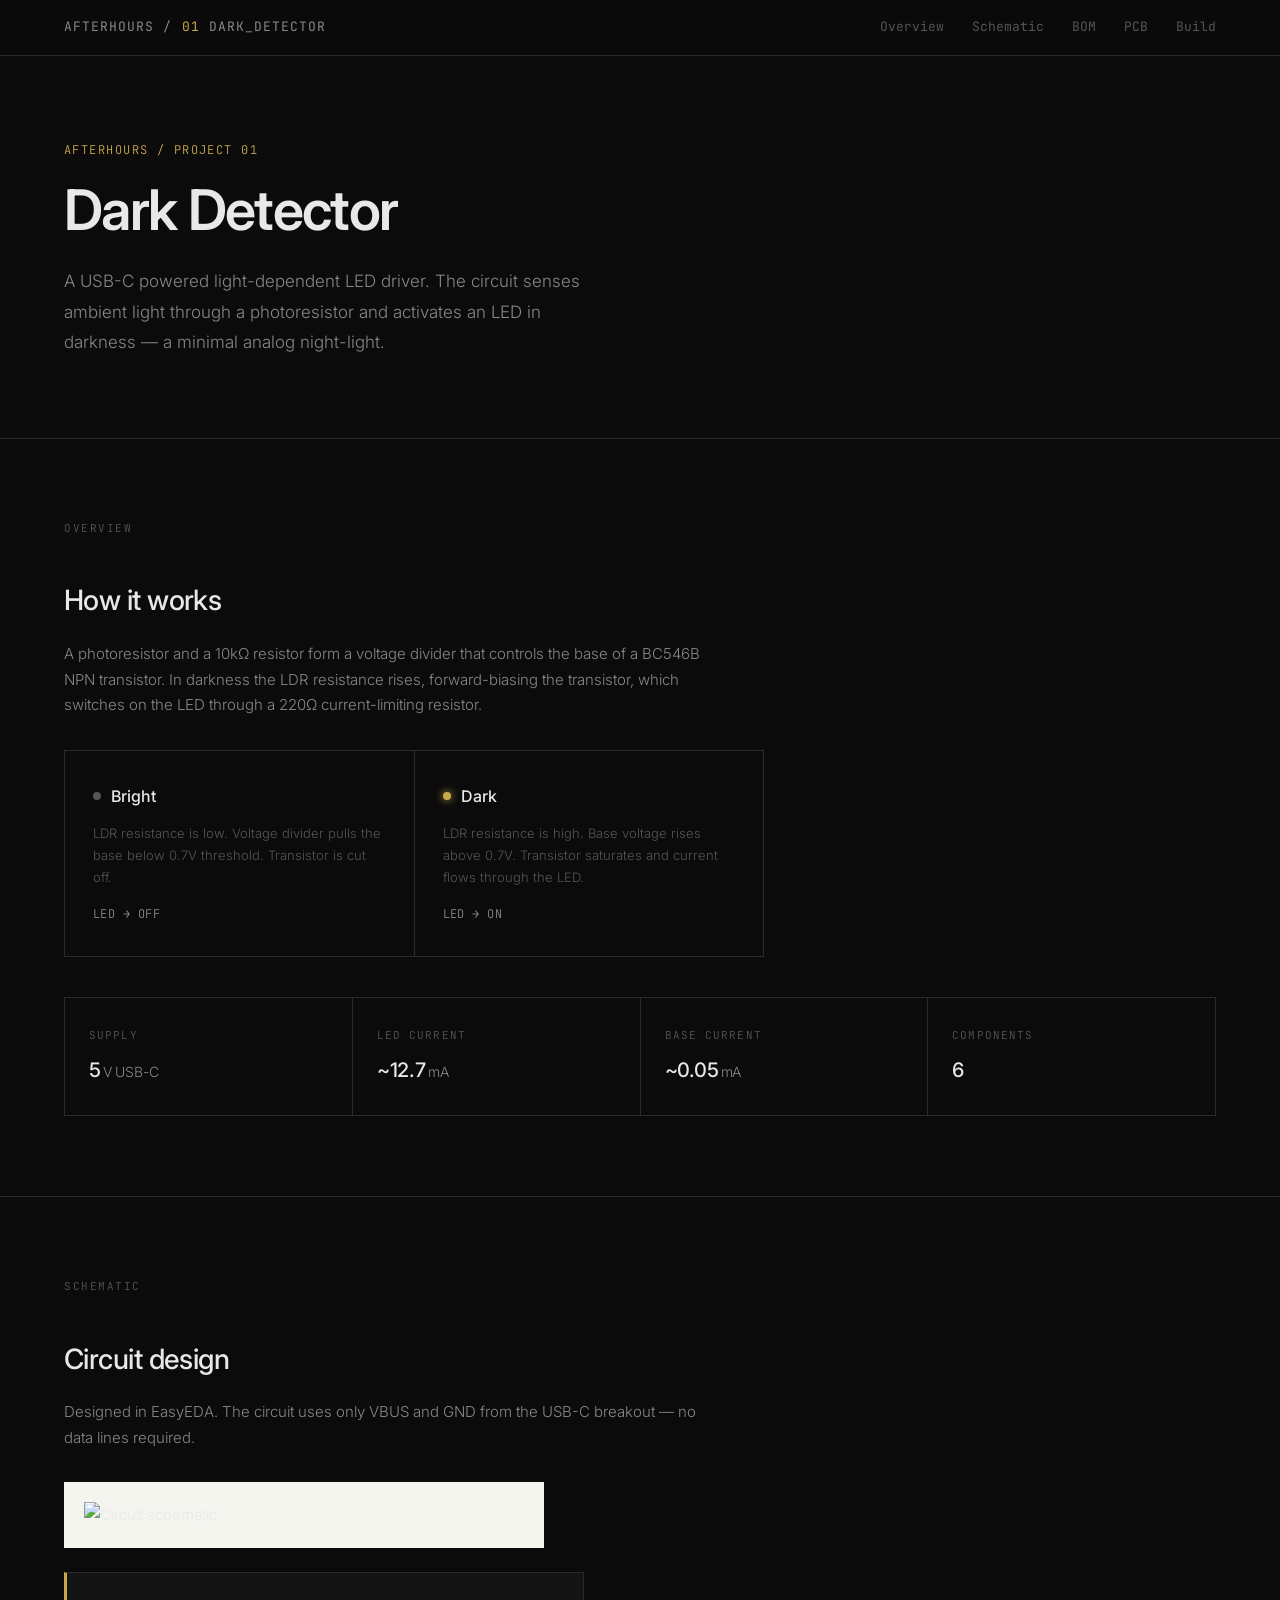
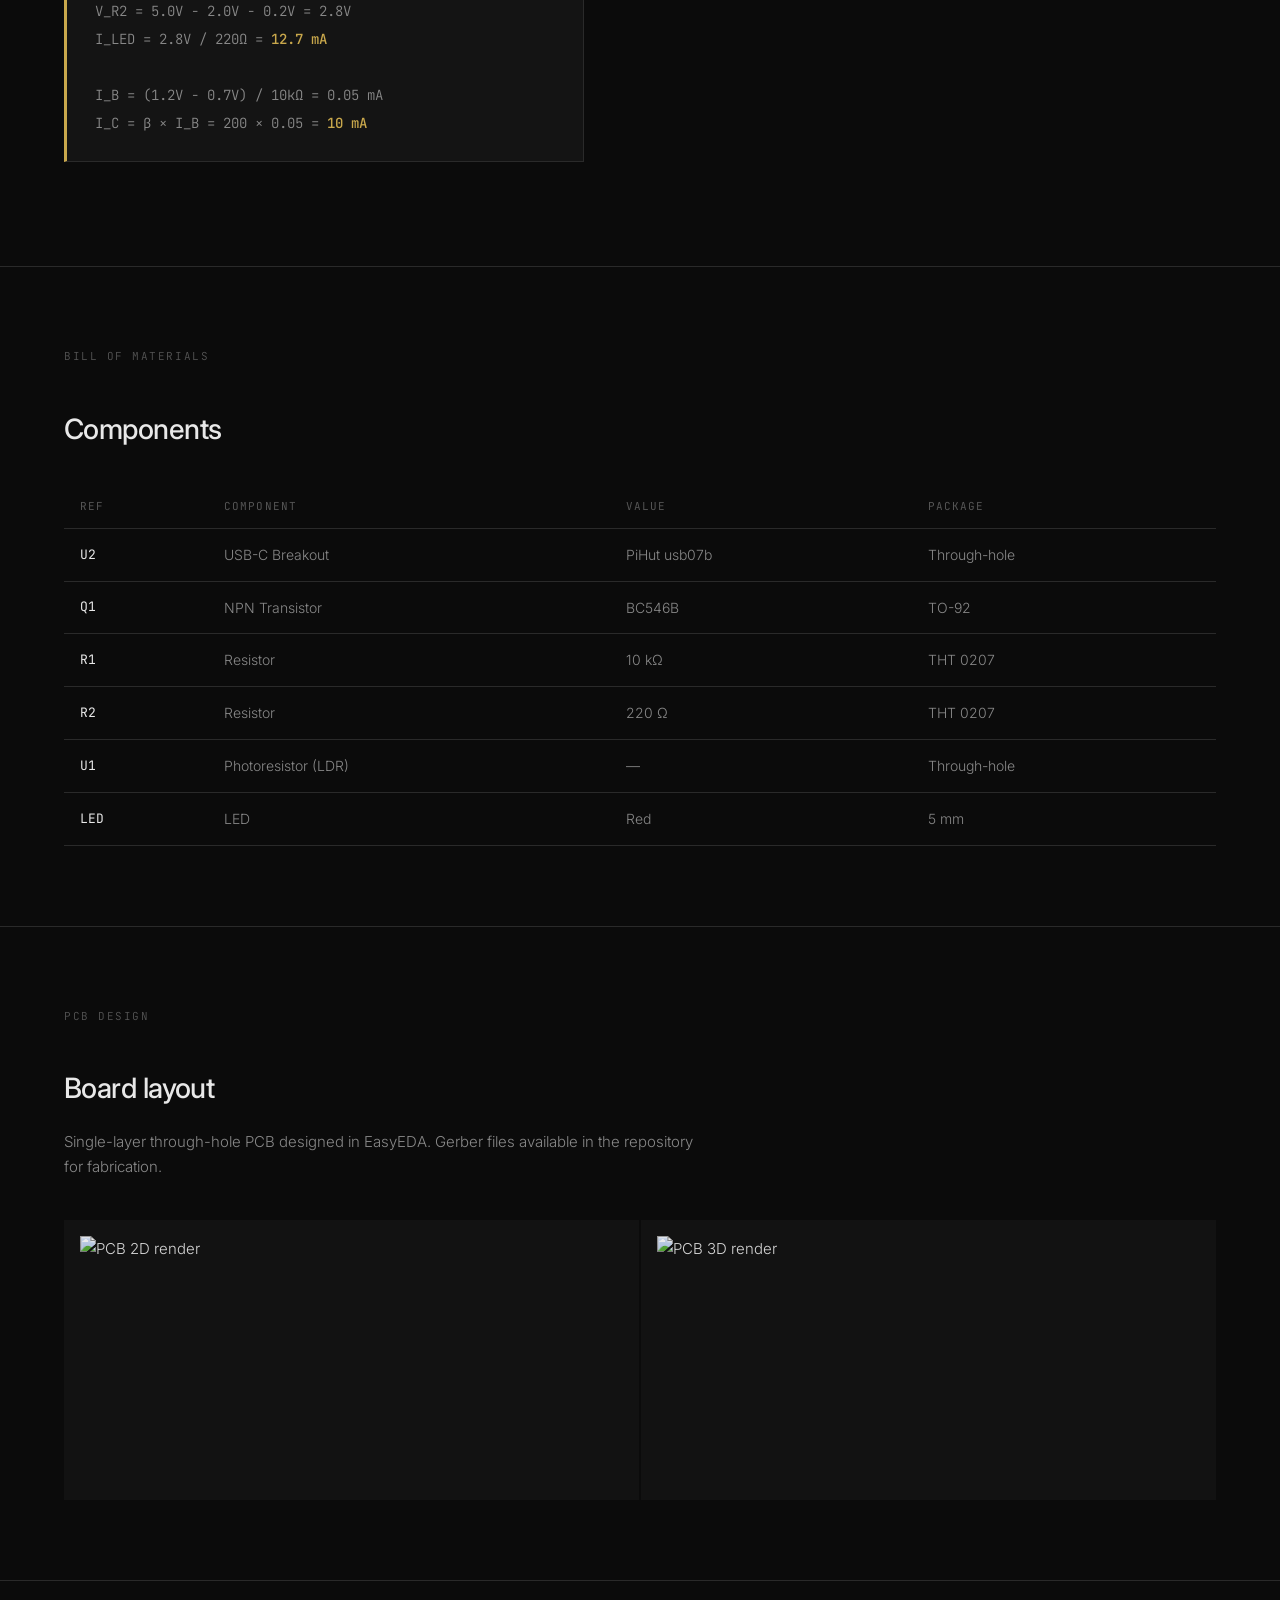
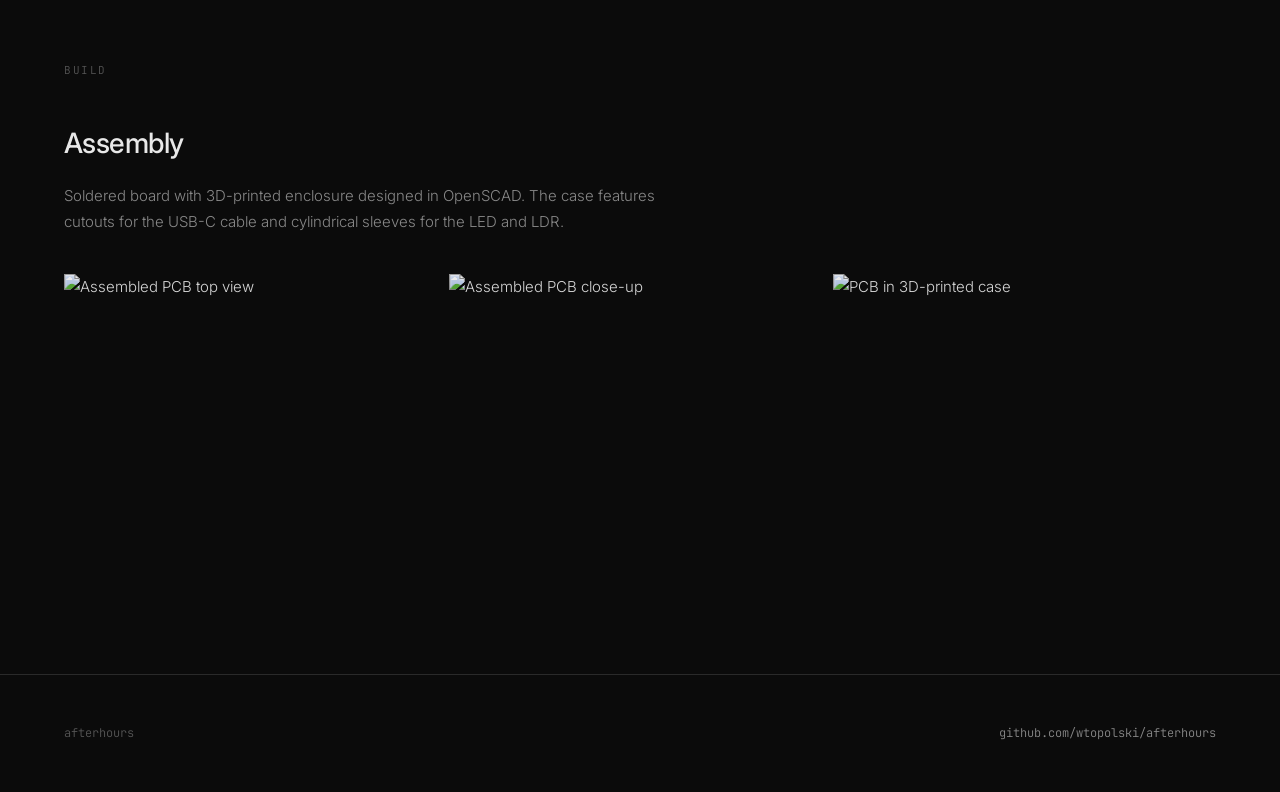
==== docs/01_dark_detector/index.html @ 1f1b2673 "Add README and documentation for Dark Detector project" ====
<!DOCTYPE html>
<html lang="en">
<head>
  <meta charset="UTF-8">
  <meta name="viewport" content="width=device-width, initial-scale=1.0">
  <title>Dark Detector — afterhours</title>
  <link rel="stylesheet" href="../style.css">
</head>
<body>

  <nav>
    <div class="brand"><a href="../">afterhours</a> / <span>01</span> dark_detector</div>
    <ul>
      <li><a href="#overview">Overview</a></li>
      <li><a href="#schematic">Schematic</a></li>
      <li><a href="#bom">BOM</a></li>
      <li><a href="#pcb">PCB</a></li>
      <li><a href="#build">Build</a></li>
    </ul>
  </nav>

  <!-- HERO -->
  <header class="hero">
    <div class="tag">afterhours / project 01</div>
    <h1>Dark Detector</h1>
    <p>A USB-C powered light-dependent LED driver. The circuit senses ambient light through a photoresistor and activates an LED in darkness &mdash; a minimal analog night-light.</p>
  </header>

  <!-- OVERVIEW -->
  <section id="overview">
    <div class="section-label">Overview</div>
    <h2>How it works</h2>
    <p>A photoresistor and a 10k&Omega; resistor form a voltage divider that controls the base of a BC546B NPN transistor. In darkness the LDR resistance rises, forward-biasing the transistor, which switches on the LED through a 220&Omega; current-limiting resistor.</p>

    <div class="operation-grid">
      <div class="op-card">
        <h3><span class="indicator off"></span> Bright</h3>
        <p>LDR resistance is low. Voltage divider pulls the base below 0.7V threshold. Transistor is cut off.</p>
        <div class="state">LED &rarr; OFF</div>
      </div>
      <div class="op-card">
        <h3><span class="indicator on"></span> Dark</h3>
        <p>LDR resistance is high. Base voltage rises above 0.7V. Transistor saturates and current flows through the LED.</p>
        <div class="state">LED &rarr; ON</div>
      </div>
    </div>

    <div class="specs">
      <div class="spec">
        <div class="label">Supply</div>
        <div class="value">5<span class="unit">V USB-C</span></div>
      </div>
      <div class="spec">
        <div class="label">LED Current</div>
        <div class="value">~12.7<span class="unit">mA</span></div>
      </div>
      <div class="spec">
        <div class="label">Base Current</div>
        <div class="value">~0.05<span class="unit">mA</span></div>
      </div>
      <div class="spec">
        <div class="label">Components</div>
        <div class="value">6</div>
      </div>
    </div>
  </section>

  <!-- SCHEMATIC -->
  <section id="schematic">
    <div class="section-label">Schematic</div>
    <h2>Circuit design</h2>
    <p>Designed in EasyEDA. The circuit uses only VBUS and GND from the USB-C breakout &mdash; no data lines required.</p>

    <div class="schematic-img">
      <img src="https://raw.githubusercontent.com/wtopolski/afterhours/main/01_dark_detector/sheet.png" alt="Circuit schematic">
    </div>

    <div class="formula-block">
      V_R2 = 5.0V &minus; 2.0V &minus; 0.2V = 2.8V<br>
      I_LED = 2.8V / 220&Omega; = <span class="result">12.7 mA</span><br><br>
      I_B = (1.2V &minus; 0.7V) / 10k&Omega; = 0.05 mA<br>
      I_C = &beta; &times; I_B = 200 &times; 0.05 = <span class="result">10 mA</span>
    </div>
  </section>

  <!-- BOM -->
  <section id="bom">
    <div class="section-label">Bill of Materials</div>
    <h2>Components</h2>

    <table class="bom-table">
      <thead>
        <tr>
          <th>Ref</th>
          <th>Component</th>
          <th>Value</th>
          <th>Package</th>
        </tr>
      </thead>
      <tbody>
        <tr>
          <td>U2</td>
          <td>USB-C Breakout</td>
          <td>PiHut usb07b</td>
          <td>Through-hole</td>
        </tr>
        <tr>
          <td>Q1</td>
          <td>NPN Transistor</td>
          <td>BC546B</td>
          <td>TO-92</td>
        </tr>
        <tr>
          <td>R1</td>
          <td>Resistor</td>
          <td>10 k&Omega;</td>
          <td>THT 0207</td>
        </tr>
        <tr>
          <td>R2</td>
          <td>Resistor</td>
          <td>220 &Omega;</td>
          <td>THT 0207</td>
        </tr>
        <tr>
          <td>U1</td>
          <td>Photoresistor (LDR)</td>
          <td>&mdash;</td>
          <td>Through-hole</td>
        </tr>
        <tr>
          <td>LED</td>
          <td>LED</td>
          <td>Red</td>
          <td>5 mm</td>
        </tr>
      </tbody>
    </table>
  </section>

  <!-- PCB -->
  <section id="pcb">
    <div class="section-label">PCB Design</div>
    <h2>Board layout</h2>
    <p>Single-layer through-hole PCB designed in EasyEDA. Gerber files available in the repository for fabrication.</p>

    <div class="gallery renders">
      <img src="https://raw.githubusercontent.com/wtopolski/afterhours/main/01_dark_detector/pcb_render_2d.png" alt="PCB 2D render">
      <img src="https://raw.githubusercontent.com/wtopolski/afterhours/main/01_dark_detector/pcb_render_3d.png" alt="PCB 3D render">
    </div>
  </section>

  <!-- BUILD -->
  <section id="build">
    <div class="section-label">Build</div>
    <h2>Assembly</h2>
    <p>Soldered board with 3D-printed enclosure designed in OpenSCAD. The case features cutouts for the USB-C cable and cylindrical sleeves for the LED and LDR.</p>

    <div class="gallery">
      <img src="https://raw.githubusercontent.com/wtopolski/afterhours/main/01_dark_detector/PXL_20260122_115232464.jpg" alt="Assembled PCB top view">
      <img src="https://raw.githubusercontent.com/wtopolski/afterhours/main/01_dark_detector/PXL_20260122_115250926.jpg" alt="Assembled PCB close-up">
      <img src="https://raw.githubusercontent.com/wtopolski/afterhours/main/01_dark_detector/PXL_20260207_194341496.jpg" alt="PCB in 3D-printed case">
    </div>
  </section>

  <!-- FOOTER -->
  <footer>
    <span>afterhours</span>
    <a href="https://github.com/wtopolski/afterhours">github.com/wtopolski/afterhours</a>
  </footer>

</body>
</html>
---- docs/style.css ----
/* ========================================
   afterhours — shared styles
   Font: Inter (Rasmus Andersson, SE)
   ======================================== */

@import url('https://fonts.googleapis.com/css2?family=Inter:wght@300;400;500;600&family=JetBrains+Mono:wght@300;400;500&display=swap');

*, *::before, *::after {
  margin: 0;
  padding: 0;
  box-sizing: border-box;
}

:root {
  --bg: #0b0b0b;
  --bg-elevated: #141414;
  --bg-card: #1a1a1a;
  --border: #2a2a2a;
  --text: #e8e8e8;
  --text-muted: #888;
  --text-dim: #555;
  --accent: #c9a84c;
  --accent-dim: rgba(201, 168, 76, 0.15);
  --mono: 'JetBrains Mono', monospace;
  --sans: 'Inter', -apple-system, sans-serif;
}

html {
  scroll-behavior: smooth;
}

body {
  font-family: var(--sans);
  background: var(--bg);
  color: var(--text);
  font-size: 15px;
  line-height: 1.7;
  font-weight: 300;
  -webkit-font-smoothing: antialiased;
}

a {
  color: var(--text-muted);
  text-decoration: none;
  transition: color 0.2s;
}

a:hover {
  color: var(--text);
}

/* ---- NAV ---- */

nav {
  position: fixed;
  top: 0;
  left: 0;
  right: 0;
  z-index: 100;
  padding: 0 clamp(24px, 5vw, 80px);
  height: 56px;
  display: flex;
  align-items: center;
  justify-content: space-between;
  background: rgba(11, 11, 11, 0.85);
  backdrop-filter: blur(12px);
  border-bottom: 1px solid var(--border);
  font-family: var(--mono);
  font-size: 13px;
}

nav .brand {
  color: var(--text-muted);
  letter-spacing: 0.08em;
  text-transform: uppercase;
  font-weight: 400;
}

nav .brand a {
  color: inherit;
}

nav .brand span {
  color: var(--accent);
}

nav ul {
  list-style: none;
  display: flex;
  gap: 28px;
}

nav a {
  color: var(--text-dim);
  font-weight: 400;
}

/* ---- HERO ---- */

.hero {
  padding: 140px clamp(24px, 5vw, 80px) 80px;
  max-width: 900px;
}

.hero .tag {
  font-family: var(--mono);
  font-size: 12px;
  color: var(--accent);
  letter-spacing: 0.12em;
  text-transform: uppercase;
  margin-bottom: 20px;
}

.hero h1 {
  font-size: clamp(36px, 5vw, 56px);
  font-weight: 600;
  line-height: 1.1;
  letter-spacing: -0.03em;
  margin-bottom: 24px;
}

.hero p {
  font-size: 17px;
  color: var(--text-muted);
  max-width: 540px;
  line-height: 1.8;
}

/* ---- SECTIONS ---- */

section {
  padding: 80px clamp(24px, 5vw, 80px);
  border-top: 1px solid var(--border);
}

.section-label {
  font-family: var(--mono);
  font-size: 11px;
  color: var(--text-dim);
  letter-spacing: 0.14em;
  text-transform: uppercase;
  margin-bottom: 40px;
}

h2 {
  font-size: 28px;
  font-weight: 500;
  letter-spacing: -0.02em;
  margin-bottom: 16px;
}

section p {
  color: var(--text-muted);
  max-width: 640px;
  margin-bottom: 16px;
}

/* ---- SPECS GRID ---- */

.specs {
  display: grid;
  grid-template-columns: repeat(auto-fit, minmax(200px, 1fr));
  gap: 1px;
  background: var(--border);
  border: 1px solid var(--border);
  margin-top: 40px;
}

.spec {
  background: var(--bg);
  padding: 28px 24px;
}

.spec .label {
  font-family: var(--mono);
  font-size: 11px;
  color: var(--text-dim);
  letter-spacing: 0.1em;
  text-transform: uppercase;
  margin-bottom: 8px;
}

.spec .value {
  font-size: 20px;
  font-weight: 500;
  letter-spacing: -0.01em;
}

.spec .unit {
  font-size: 14px;
  font-weight: 300;
  color: var(--text-muted);
  margin-left: 2px;
}

/* ---- BOM TABLE ---- */

.bom-table {
  width: 100%;
  border-collapse: collapse;
  margin-top: 32px;
  font-size: 14px;
}

.bom-table th {
  font-family: var(--mono);
  font-size: 11px;
  color: var(--text-dim);
  letter-spacing: 0.1em;
  text-transform: uppercase;
  text-align: left;
  padding: 12px 16px;
  border-bottom: 1px solid var(--border);
  font-weight: 400;
}

.bom-table td {
  padding: 14px 16px;
  border-bottom: 1px solid var(--border);
  color: var(--text-muted);
}

.bom-table td:first-child {
  color: var(--text);
  font-weight: 400;
  font-family: var(--mono);
  font-size: 13px;
}

.bom-table tr:hover td {
  background: var(--bg-elevated);
}

/* ---- FORMULA ---- */

.formula-block {
  background: var(--bg-elevated);
  border: 1px solid var(--border);
  border-left: 3px solid var(--accent);
  padding: 24px 28px;
  margin: 24px 0;
  font-family: var(--mono);
  font-size: 14px;
  line-height: 2;
  color: var(--text-muted);
  max-width: 520px;
}

.formula-block .result {
  color: var(--accent);
  font-weight: 500;
}

/* ---- OPERATION CARDS ---- */

.operation-grid {
  display: grid;
  grid-template-columns: 1fr 1fr;
  gap: 1px;
  background: var(--border);
  border: 1px solid var(--border);
  margin-top: 32px;
  max-width: 700px;
}

.op-card {
  background: var(--bg);
  padding: 32px 28px;
}

.op-card h3 {
  font-size: 16px;
  font-weight: 500;
  margin-bottom: 12px;
  display: flex;
  align-items: center;
  gap: 10px;
}

.op-card .indicator {
  width: 8px;
  height: 8px;
  border-radius: 50%;
}

.op-card .indicator.on {
  background: var(--accent);
  box-shadow: 0 0 8px var(--accent);
}

.op-card .indicator.off {
  background: var(--text-dim);
}

.op-card p {
  font-size: 13px;
  color: var(--text-dim);
  line-height: 1.7;
}

.op-card .state {
  font-family: var(--mono);
  font-size: 12px;
  color: var(--text-muted);
  margin-top: 12px;
  letter-spacing: 0.04em;
}

/* ---- IMAGES / GALLERY ---- */

.gallery {
  display: grid;
  grid-template-columns: repeat(auto-fit, minmax(300px, 1fr));
  gap: 2px;
  margin-top: 40px;
}

.gallery img {
  width: 100%;
  height: 320px;
  object-fit: cover;
  display: block;
  filter: brightness(0.92);
  transition: filter 0.3s;
}

.gallery img:hover {
  filter: brightness(1);
}

.gallery.renders {
  grid-template-columns: repeat(auto-fit, minmax(280px, 1fr));
}

.gallery.renders img {
  height: 280px;
  object-fit: contain;
  background: var(--bg-elevated);
  padding: 16px;
}

.schematic-img {
  margin-top: 32px;
  max-width: 480px;
}

.schematic-img img {
  width: 100%;
  background: #f5f5f0;
  padding: 20px;
  display: block;
}

/* ---- PROJECT CARDS (landing page) ---- */

.project-grid {
  display: grid;
  grid-template-columns: repeat(auto-fill, minmax(340px, 1fr));
  gap: 1px;
  background: var(--border);
  border: 1px solid var(--border);
  margin-top: 48px;
}

.project-card {
  background: var(--bg);
  display: flex;
  flex-direction: column;
  transition: background 0.2s;
}

.project-card:hover {
  background: var(--bg-elevated);
}

.project-card a {
  display: flex;
  flex-direction: column;
  height: 100%;
  text-decoration: none;
  color: inherit;
}

.project-card .thumb {
  width: 100%;
  height: 220px;
  object-fit: cover;
  display: block;
  filter: brightness(0.88);
  transition: filter 0.3s;
}

.project-card:hover .thumb {
  filter: brightness(1);
}

.project-card .info {
  padding: 28px 24px;
  flex: 1;
  display: flex;
  flex-direction: column;
}

.project-card .number {
  font-family: var(--mono);
  font-size: 11px;
  color: var(--accent);
  letter-spacing: 0.12em;
  text-transform: uppercase;
  margin-bottom: 10px;
}

.project-card h3 {
  font-size: 20px;
  font-weight: 500;
  letter-spacing: -0.01em;
  margin-bottom: 10px;
  color: var(--text);
}

.project-card .desc {
  font-size: 14px;
  color: var(--text-dim);
  line-height: 1.6;
  flex: 1;
}

.project-card .meta {
  margin-top: 16px;
  font-family: var(--mono);
  font-size: 11px;
  color: var(--text-dim);
  letter-spacing: 0.06em;
  display: flex;
  gap: 16px;
}

/* ---- FOOTER ---- */

footer {
  padding: 48px clamp(24px, 5vw, 80px);
  border-top: 1px solid var(--border);
  display: flex;
  justify-content: space-between;
  align-items: center;
  font-family: var(--mono);
  font-size: 12px;
  color: var(--text-dim);
}

/* ---- RESPONSIVE ---- */

@media (max-width: 640px) {
  .operation-grid {
    grid-template-columns: 1fr;
  }

  .gallery img {
    height: 240px;
  }

  .project-grid {
    grid-template-columns: 1fr;
  }

  nav ul {
    gap: 16px;
  }
}
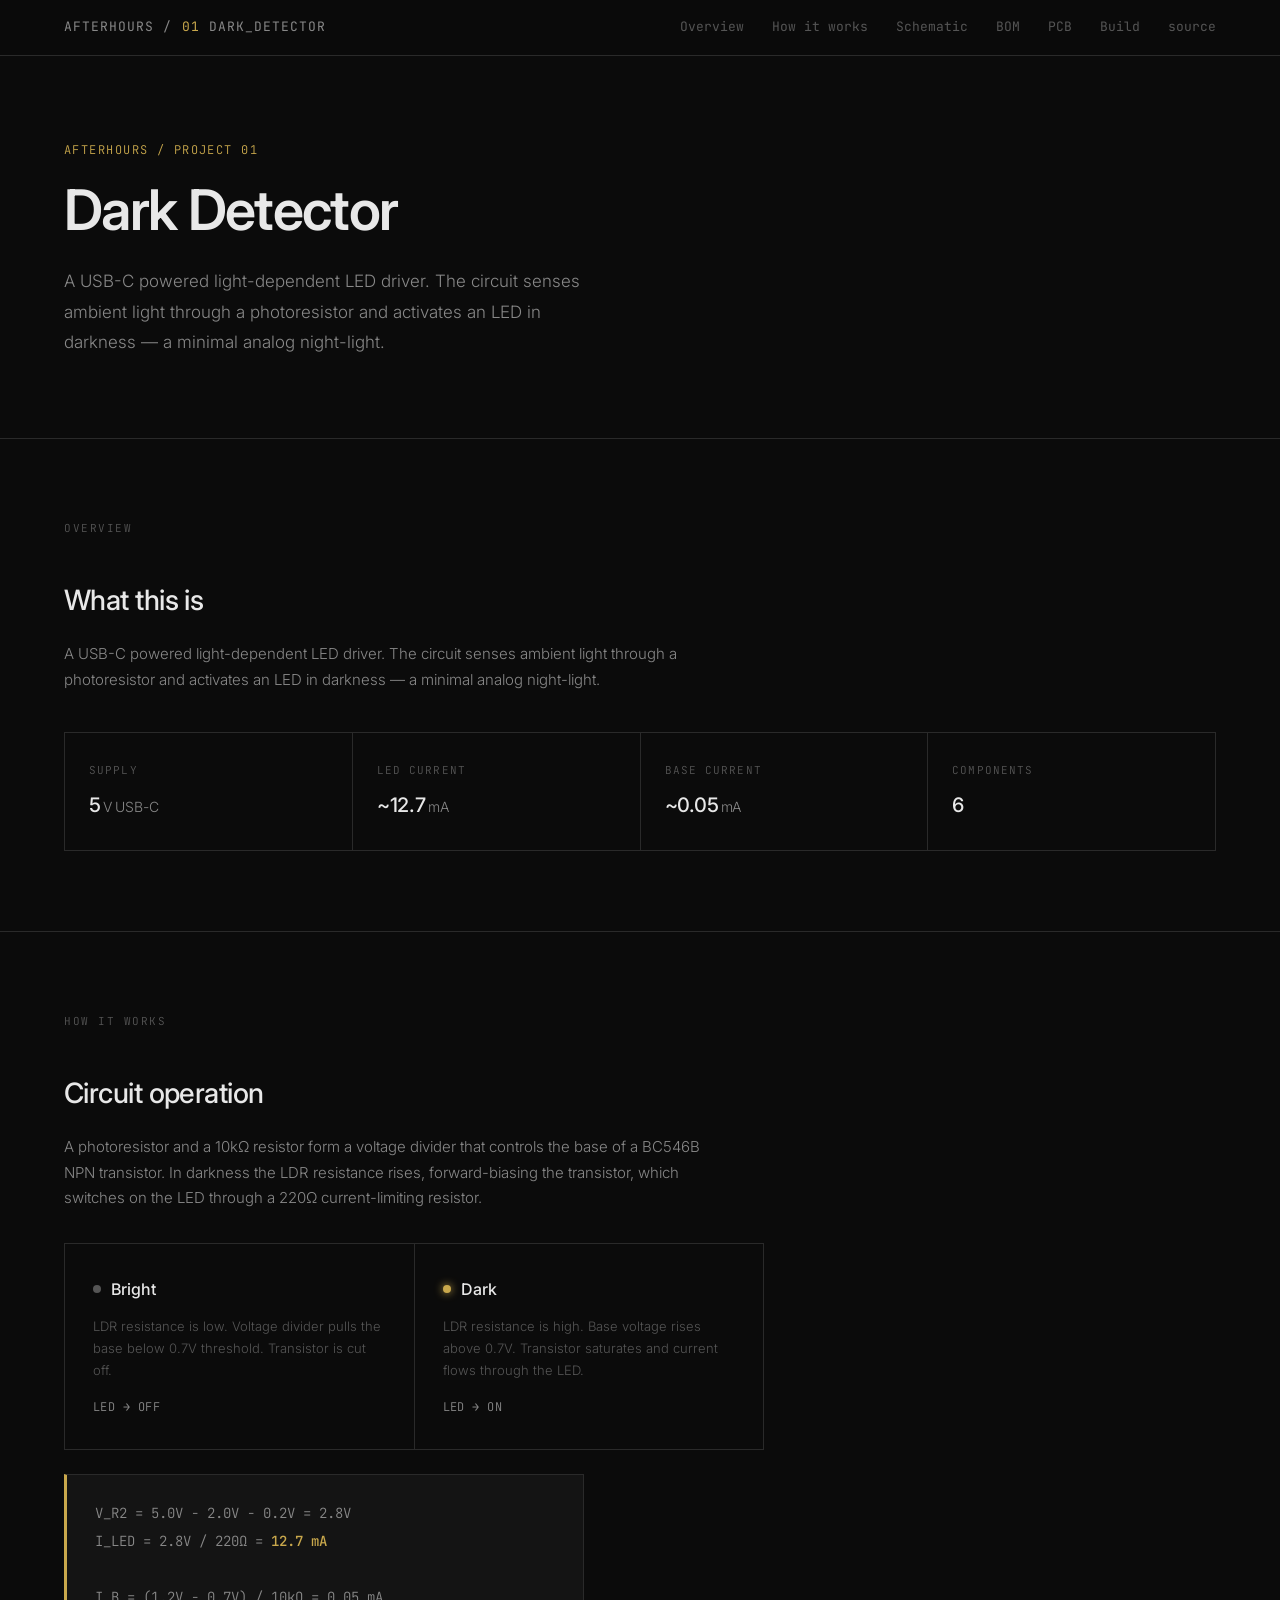
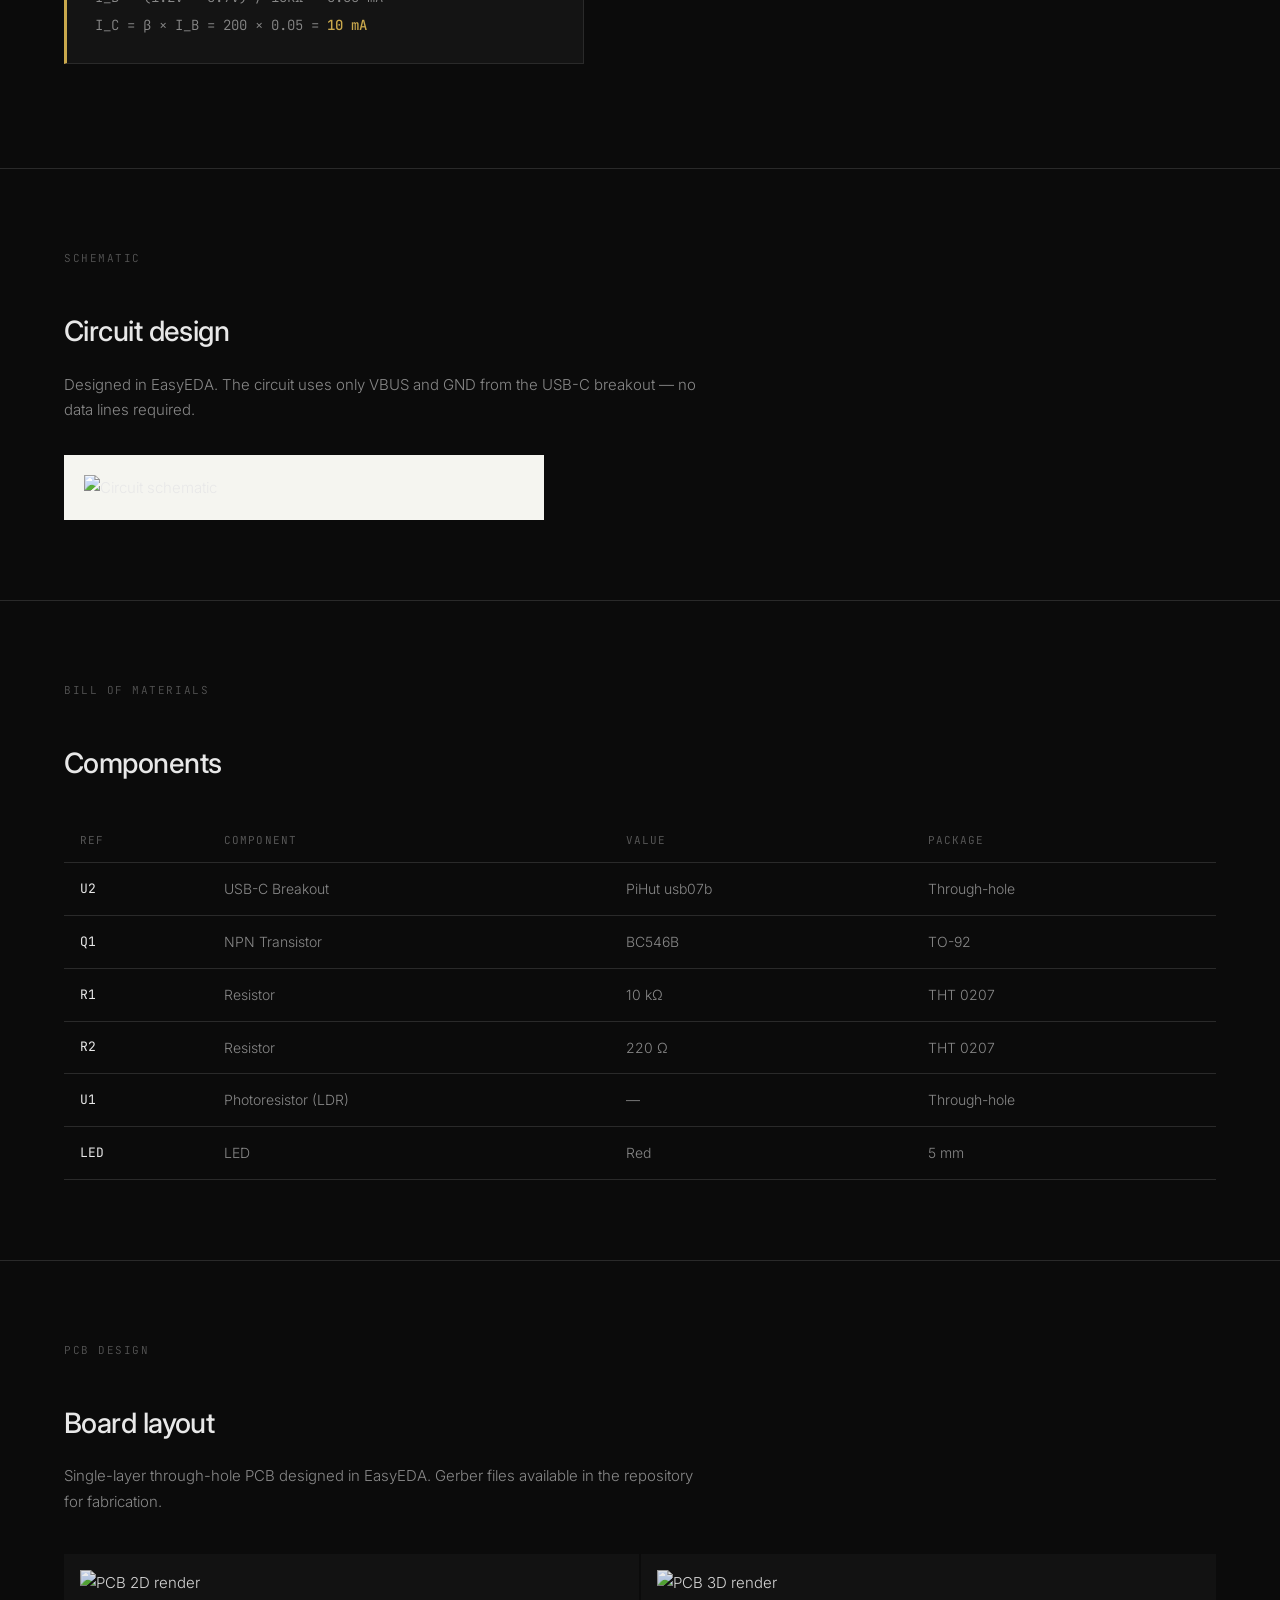
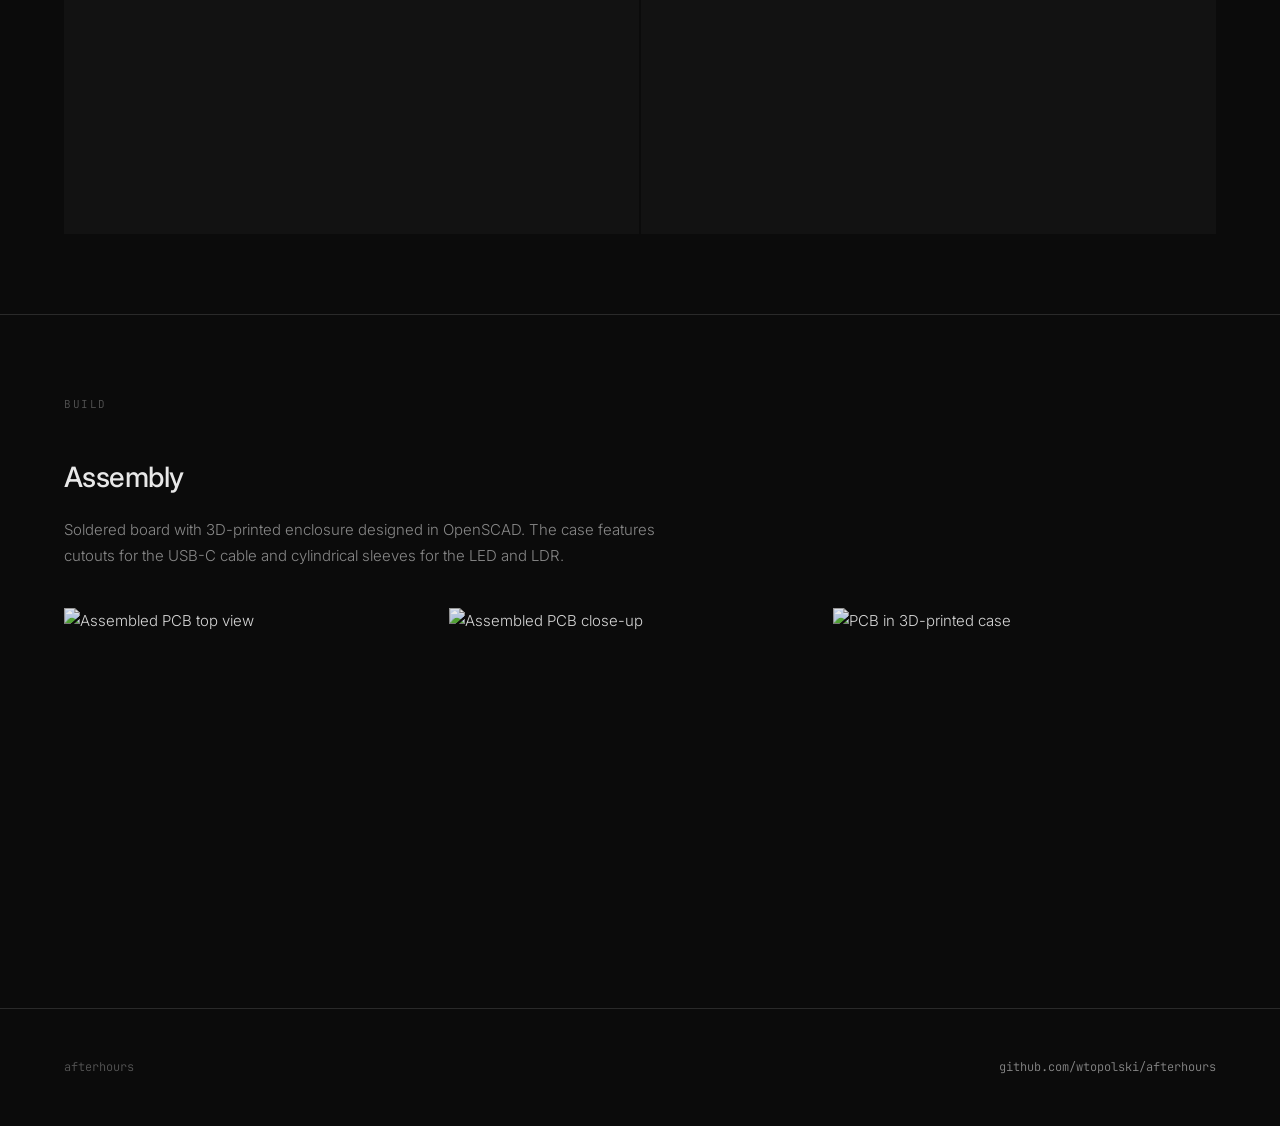
==== commit c854a850: "Align project subpages to common section order (Overview → Architecture → Features → Setup)" ====
--- a/docs/01_dark_detector/index.html
+++ b/docs/01_dark_detector/index.html
@@ -12,10 +12,12 @@
     <div class="brand"><a href="../">afterhours</a> / <span>01</span> dark_detector</div>
     <ul>
       <li><a href="#overview">Overview</a></li>
+      <li><a href="#how-it-works">How it works</a></li>
       <li><a href="#schematic">Schematic</a></li>
       <li><a href="#bom">BOM</a></li>
       <li><a href="#pcb">PCB</a></li>
       <li><a href="#build">Build</a></li>
+      <li><a href="https://github.com/wtopolski/afterhours/tree/main/01_dark_detector">source</a></li>
     </ul>
   </nav>
 
@@ -29,21 +31,8 @@
   <!-- OVERVIEW -->
   <section id="overview">
     <div class="section-label">Overview</div>
-    <h2>How it works</h2>
-    <p>A photoresistor and a 10k&Omega; resistor form a voltage divider that controls the base of a BC546B NPN transistor. In darkness the LDR resistance rises, forward-biasing the transistor, which switches on the LED through a 220&Omega; current-limiting resistor.</p>
-
-    <div class="operation-grid">
-      <div class="op-card">
-        <h3><span class="indicator off"></span> Bright</h3>
-        <p>LDR resistance is low. Voltage divider pulls the base below 0.7V threshold. Transistor is cut off.</p>
-        <div class="state">LED &rarr; OFF</div>
-      </div>
-      <div class="op-card">
-        <h3><span class="indicator on"></span> Dark</h3>
-        <p>LDR resistance is high. Base voltage rises above 0.7V. Transistor saturates and current flows through the LED.</p>
-        <div class="state">LED &rarr; ON</div>
-      </div>
-    </div>
+    <h2>What this is</h2>
+    <p>A USB-C powered light-dependent LED driver. The circuit senses ambient light through a photoresistor and activates an LED in darkness &mdash; a minimal analog night-light.</p>
 
     <div class="specs">
       <div class="spec">
@@ -65,6 +54,33 @@
     </div>
   </section>
 
+  <!-- HOW IT WORKS -->
+  <section id="how-it-works">
+    <div class="section-label">How it works</div>
+    <h2>Circuit operation</h2>
+    <p>A photoresistor and a 10k&Omega; resistor form a voltage divider that controls the base of a BC546B NPN transistor. In darkness the LDR resistance rises, forward-biasing the transistor, which switches on the LED through a 220&Omega; current-limiting resistor.</p>
+
+    <div class="operation-grid">
+      <div class="op-card">
+        <h3><span class="indicator off"></span> Bright</h3>
+        <p>LDR resistance is low. Voltage divider pulls the base below 0.7V threshold. Transistor is cut off.</p>
+        <div class="state">LED &rarr; OFF</div>
+      </div>
+      <div class="op-card">
+        <h3><span class="indicator on"></span> Dark</h3>
+        <p>LDR resistance is high. Base voltage rises above 0.7V. Transistor saturates and current flows through the LED.</p>
+        <div class="state">LED &rarr; ON</div>
+      </div>
+    </div>
+
+    <div class="formula-block">
+      V_R2 = 5.0V &minus; 2.0V &minus; 0.2V = 2.8V<br>
+      I_LED = 2.8V / 220&Omega; = <span class="result">12.7 mA</span><br><br>
+      I_B = (1.2V &minus; 0.7V) / 10k&Omega; = 0.05 mA<br>
+      I_C = &beta; &times; I_B = 200 &times; 0.05 = <span class="result">10 mA</span>
+    </div>
+  </section>
+
   <!-- SCHEMATIC -->
   <section id="schematic">
     <div class="section-label">Schematic</div>
@@ -73,13 +89,6 @@
 
     <div class="schematic-img">
       <img src="https://raw.githubusercontent.com/wtopolski/afterhours/main/01_dark_detector/sheet.png" alt="Circuit schematic">
-    </div>
-
-    <div class="formula-block">
-      V_R2 = 5.0V &minus; 2.0V &minus; 0.2V = 2.8V<br>
-      I_LED = 2.8V / 220&Omega; = <span class="result">12.7 mA</span><br><br>
-      I_B = (1.2V &minus; 0.7V) / 10k&Omega; = 0.05 mA<br>
-      I_C = &beta; &times; I_B = 200 &times; 0.05 = <span class="result">10 mA</span>
     </div>
   </section>
 
--- a/docs/style.css
+++ b/docs/style.css
@@ -390,6 +390,20 @@
   transition: filter 0.3s;
 }
 
+.project-card .thumb.thumb-placeholder {
+  display: flex;
+  align-items: center;
+  justify-content: center;
+  background: var(--bg-elevated);
+  color: var(--text-dim);
+  transition: color 0.3s, background 0.3s;
+}
+
+.project-card:hover .thumb.thumb-placeholder {
+  color: var(--accent);
+  background: var(--bg-card);
+}
+
 .project-card:hover .thumb {
   filter: brightness(1);
 }
@@ -435,6 +449,105 @@
   gap: 16px;
 }
 
+/* ---- CODE BLOCK ---- */
+
+pre {
+  background: var(--bg-elevated);
+  border: 1px solid var(--border);
+  padding: 20px 24px;
+  font-family: var(--mono);
+  font-size: 13px;
+  line-height: 1.7;
+  color: var(--text-muted);
+  overflow-x: auto;
+  margin: 24px 0;
+  max-width: 700px;
+}
+
+pre .keyword {
+  color: var(--accent);
+}
+
+pre .comment {
+  color: var(--text-dim);
+  font-style: italic;
+}
+
+pre .string {
+  color: #8abeb7;
+}
+
+/* ---- SAMPLE CARDS ---- */
+
+.sample-grid {
+  display: grid;
+  grid-template-columns: repeat(auto-fill, minmax(300px, 1fr));
+  gap: 1px;
+  background: var(--border);
+  border: 1px solid var(--border);
+  margin-top: 32px;
+}
+
+.sample-card {
+  background: var(--bg);
+  padding: 28px 24px;
+}
+
+.sample-card h3 {
+  font-family: var(--mono);
+  font-size: 14px;
+  font-weight: 500;
+  margin-bottom: 8px;
+  color: var(--text);
+}
+
+.sample-card p {
+  font-size: 13px;
+  color: var(--text-dim);
+  line-height: 1.6;
+  margin-bottom: 12px;
+}
+
+.sample-card .concepts {
+  font-family: var(--mono);
+  font-size: 11px;
+  color: var(--text-dim);
+  letter-spacing: 0.04em;
+  display: flex;
+  flex-wrap: wrap;
+  gap: 8px;
+}
+
+.sample-card .concepts span {
+  background: var(--bg-elevated);
+  padding: 2px 8px;
+  border: 1px solid var(--border);
+}
+
+/* ---- ARCHITECTURE LIST ---- */
+
+.arch-list {
+  list-style: none;
+  margin-top: 24px;
+  max-width: 640px;
+}
+
+.arch-list li {
+  padding: 14px 0;
+  border-bottom: 1px solid var(--border);
+  color: var(--text-muted);
+  font-size: 14px;
+  line-height: 1.6;
+}
+
+.arch-list li code {
+  font-family: var(--mono);
+  font-size: 13px;
+  color: var(--text);
+  background: var(--bg-elevated);
+  padding: 1px 6px;
+}
+
 /* ---- FOOTER ---- */
 
 footer {
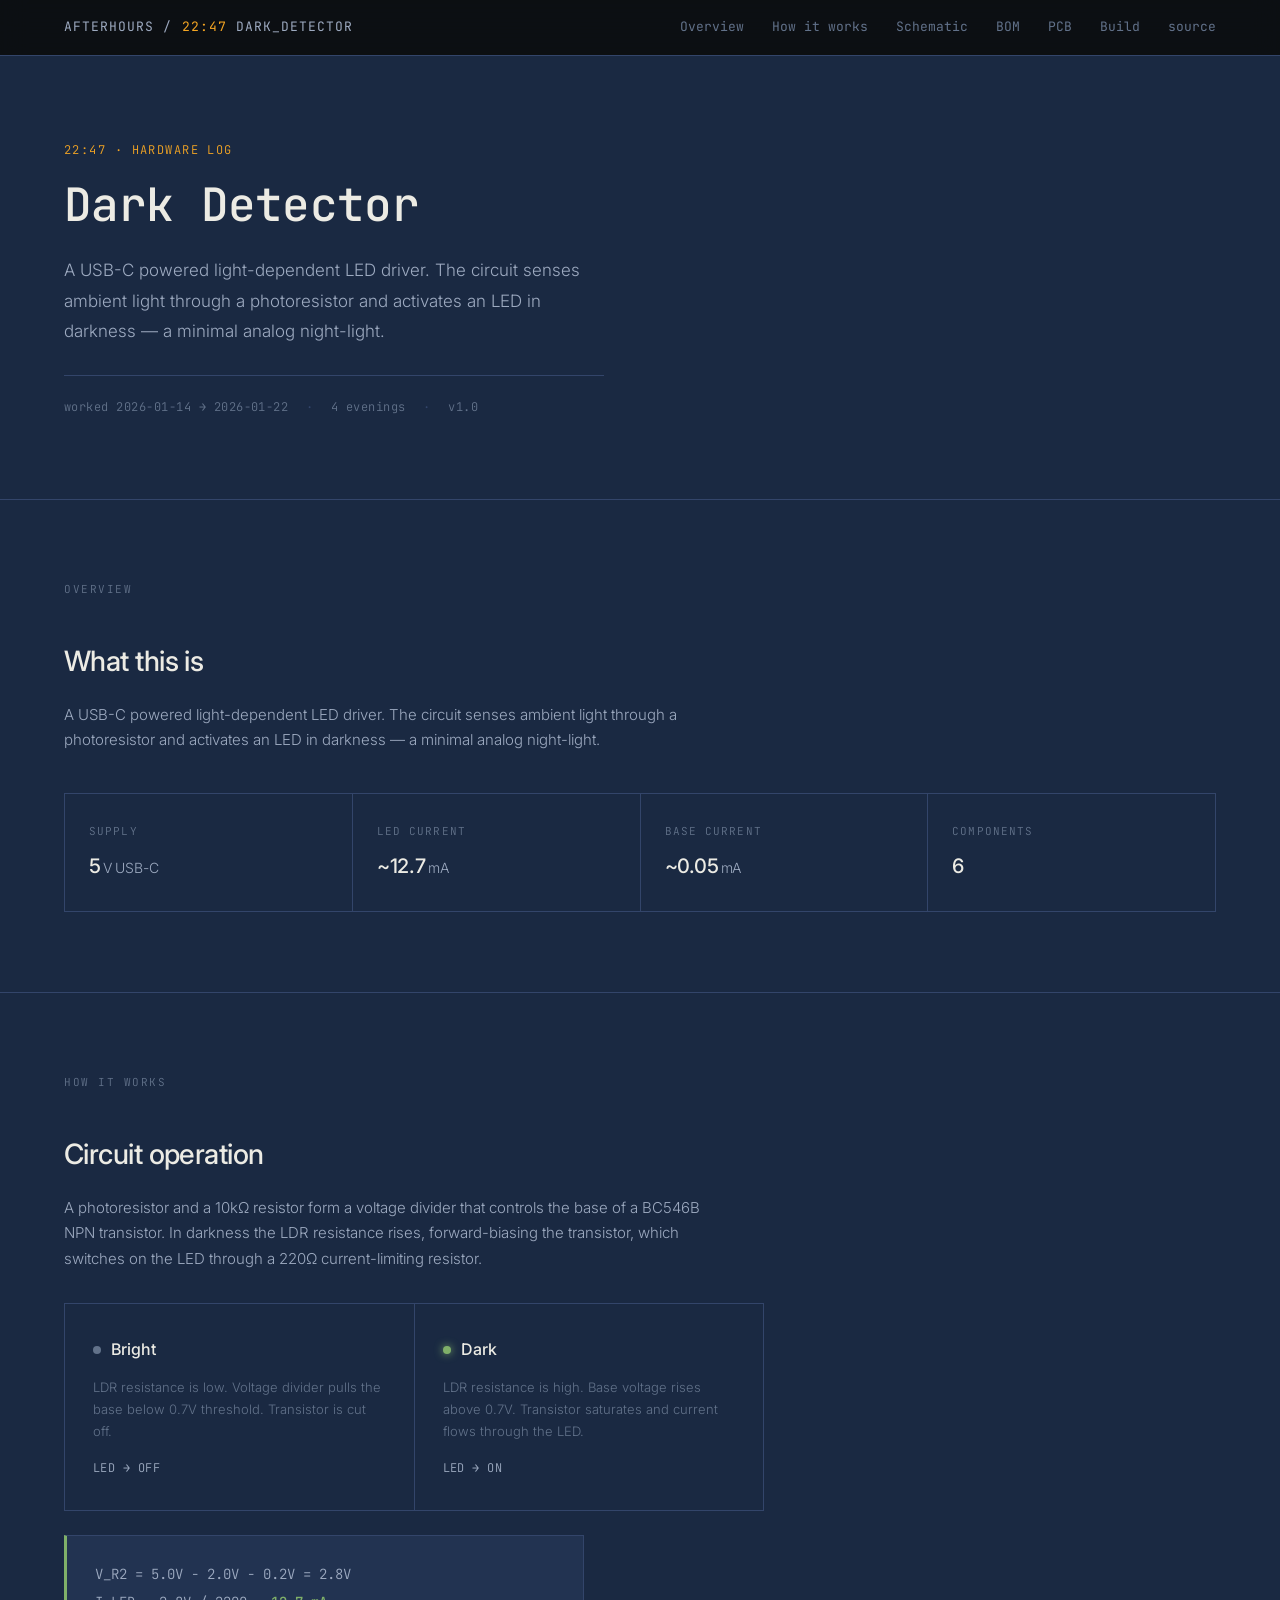
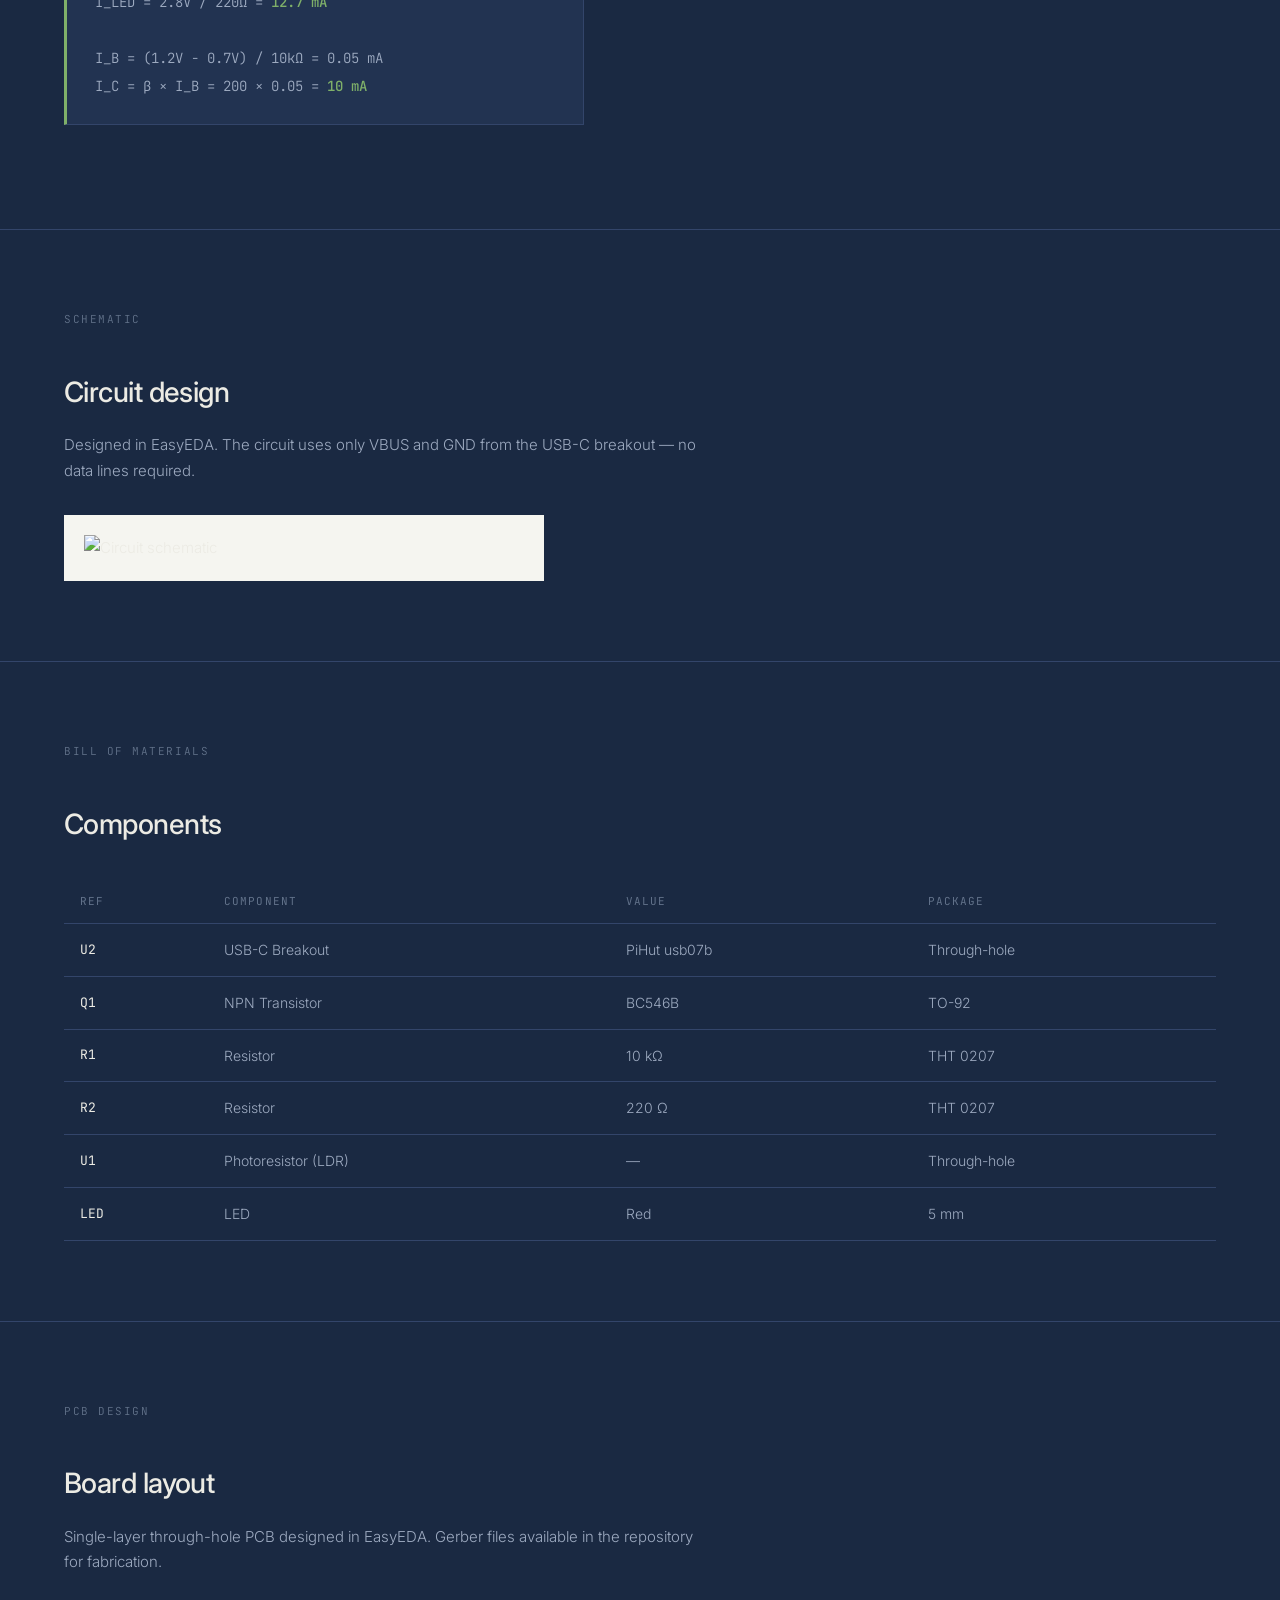
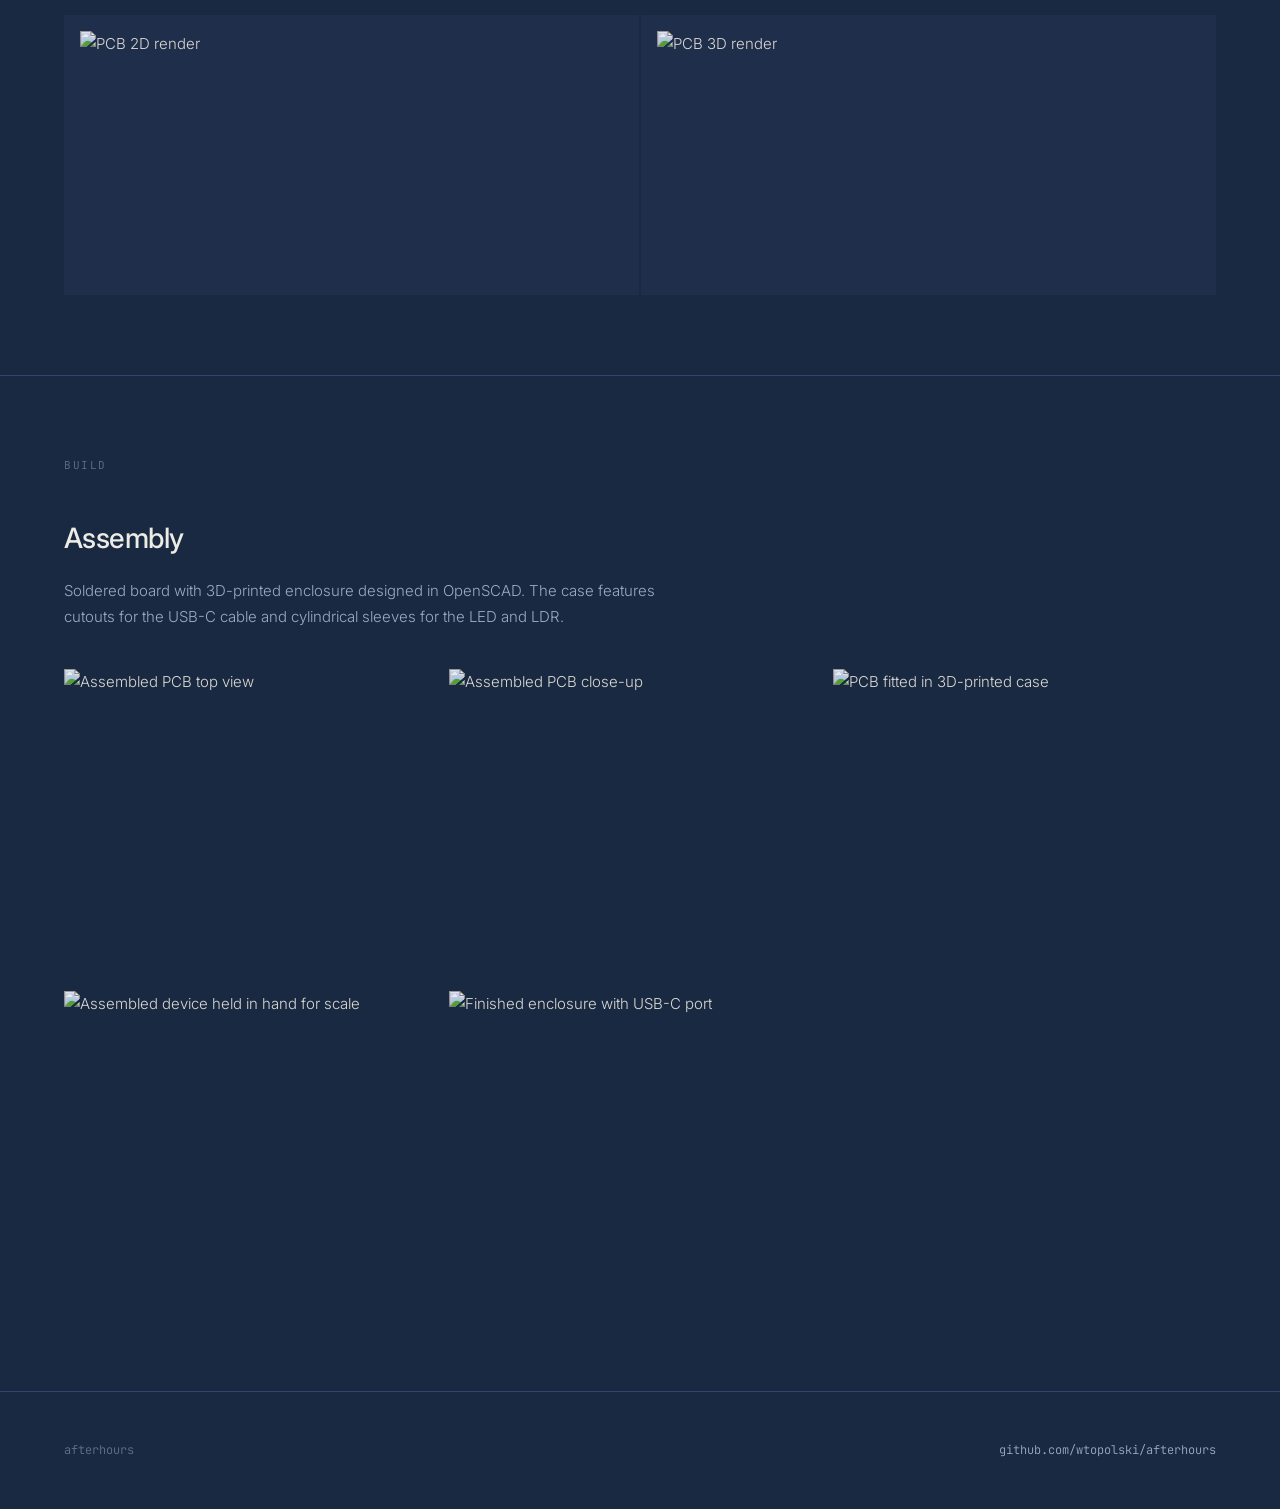
==== commit bccafeaa: "Redesign site with workbench-log direction; reorganize project 01 photos - Add opt-in body.workbench" ====
--- a/docs/01_dark_detector/index.html
+++ b/docs/01_dark_detector/index.html
@@ -6,10 +6,10 @@
   <title>Dark Detector — afterhours</title>
   <link rel="stylesheet" href="../style.css">
 </head>
-<body>
+<body class="workbench">
 
   <nav>
-    <div class="brand"><a href="../">afterhours</a> / <span>01</span> dark_detector</div>
+    <div class="brand"><a href="../">afterhours</a> / <span>22:47</span> dark_detector</div>
     <ul>
       <li><a href="#overview">Overview</a></li>
       <li><a href="#how-it-works">How it works</a></li>
@@ -23,9 +23,10 @@
 
   <!-- HERO -->
   <header class="hero">
-    <div class="tag">afterhours / project 01</div>
+    <div class="tag">22:47 &middot; hardware log</div>
     <h1>Dark Detector</h1>
     <p>A USB-C powered light-dependent LED driver. The circuit senses ambient light through a photoresistor and activates an LED in darkness &mdash; a minimal analog night-light.</p>
+    <div class="log-line">worked 2026-01-14 &rarr; 2026-01-22 <span class="dot">&middot;</span> 4 evenings <span class="dot">&middot;</span> v1.0</div>
   </header>
 
   <!-- OVERVIEW -->
@@ -166,9 +167,11 @@
     <p>Soldered board with 3D-printed enclosure designed in OpenSCAD. The case features cutouts for the USB-C cable and cylindrical sleeves for the LED and LDR.</p>
 
     <div class="gallery">
-      <img src="https://raw.githubusercontent.com/wtopolski/afterhours/main/01_dark_detector/PXL_20260122_115232464.jpg" alt="Assembled PCB top view">
-      <img src="https://raw.githubusercontent.com/wtopolski/afterhours/main/01_dark_detector/PXL_20260122_115250926.jpg" alt="Assembled PCB close-up">
-      <img src="https://raw.githubusercontent.com/wtopolski/afterhours/main/01_dark_detector/PXL_20260207_194341496.jpg" alt="PCB in 3D-printed case">
+      <img src="https://raw.githubusercontent.com/wtopolski/afterhours/main/01_dark_detector/photos/pcb-top.jpg" alt="Assembled PCB top view">
+      <img src="https://raw.githubusercontent.com/wtopolski/afterhours/main/01_dark_detector/photos/pcb-hero.jpg" alt="Assembled PCB close-up">
+      <img src="https://raw.githubusercontent.com/wtopolski/afterhours/main/01_dark_detector/photos/case-fitted.jpg" alt="PCB fitted in 3D-printed case">
+      <img src="https://raw.githubusercontent.com/wtopolski/afterhours/main/01_dark_detector/photos/case-in-hand.jpg" alt="Assembled device held in hand for scale">
+      <img src="https://raw.githubusercontent.com/wtopolski/afterhours/main/01_dark_detector/photos/case-closed.jpg" alt="Finished enclosure with USB-C port">
     </div>
   </section>
 
--- a/docs/style.css
+++ b/docs/style.css
@@ -561,6 +561,67 @@
   color: var(--text-dim);
 }
 
+/* ========================================
+   WORKBENCH LOG VARIANT
+   Opt-in via <body class="workbench"> on project subpages.
+   Palette: ink / paper / filament / phosphor.
+   Signature: HH:MM timestamps replace 01/02/03 markers.
+   ======================================== */
+
+body.workbench {
+  --bg: #1a2942;
+  --bg-elevated: #223351;
+  --bg-card: #223351;
+  --border: #33456a;
+  --text: #ecebe4;
+  --text-muted: #9daac0;
+  --text-dim: #62728a;
+  --accent: #f5a623;
+  --accent-dim: rgba(245, 166, 35, 0.14);
+  --phosphor: #7fb069;
+}
+
+body.workbench .hero h1 {
+  font-family: var(--mono);
+  font-weight: 500;
+  letter-spacing: -0.015em;
+  font-size: clamp(30px, 4.4vw, 46px);
+}
+
+body.workbench .hero .tag {
+  color: var(--accent);
+}
+
+body.workbench .log-line {
+  font-family: var(--mono);
+  font-size: 12px;
+  color: var(--text-dim);
+  letter-spacing: 0.04em;
+  margin-top: 28px;
+  padding-top: 20px;
+  border-top: 1px solid var(--border);
+  max-width: 540px;
+  line-height: 1.9;
+}
+
+body.workbench .log-line .dot {
+  color: var(--border);
+  margin: 0 10px;
+}
+
+body.workbench .op-card .indicator.on {
+  background: var(--phosphor);
+  box-shadow: 0 0 8px var(--phosphor);
+}
+
+body.workbench .formula-block {
+  border-left-color: var(--phosphor);
+}
+
+body.workbench .formula-block .result {
+  color: var(--phosphor);
+}
+
 /* ---- RESPONSIVE ---- */
 
 @media (max-width: 640px) {
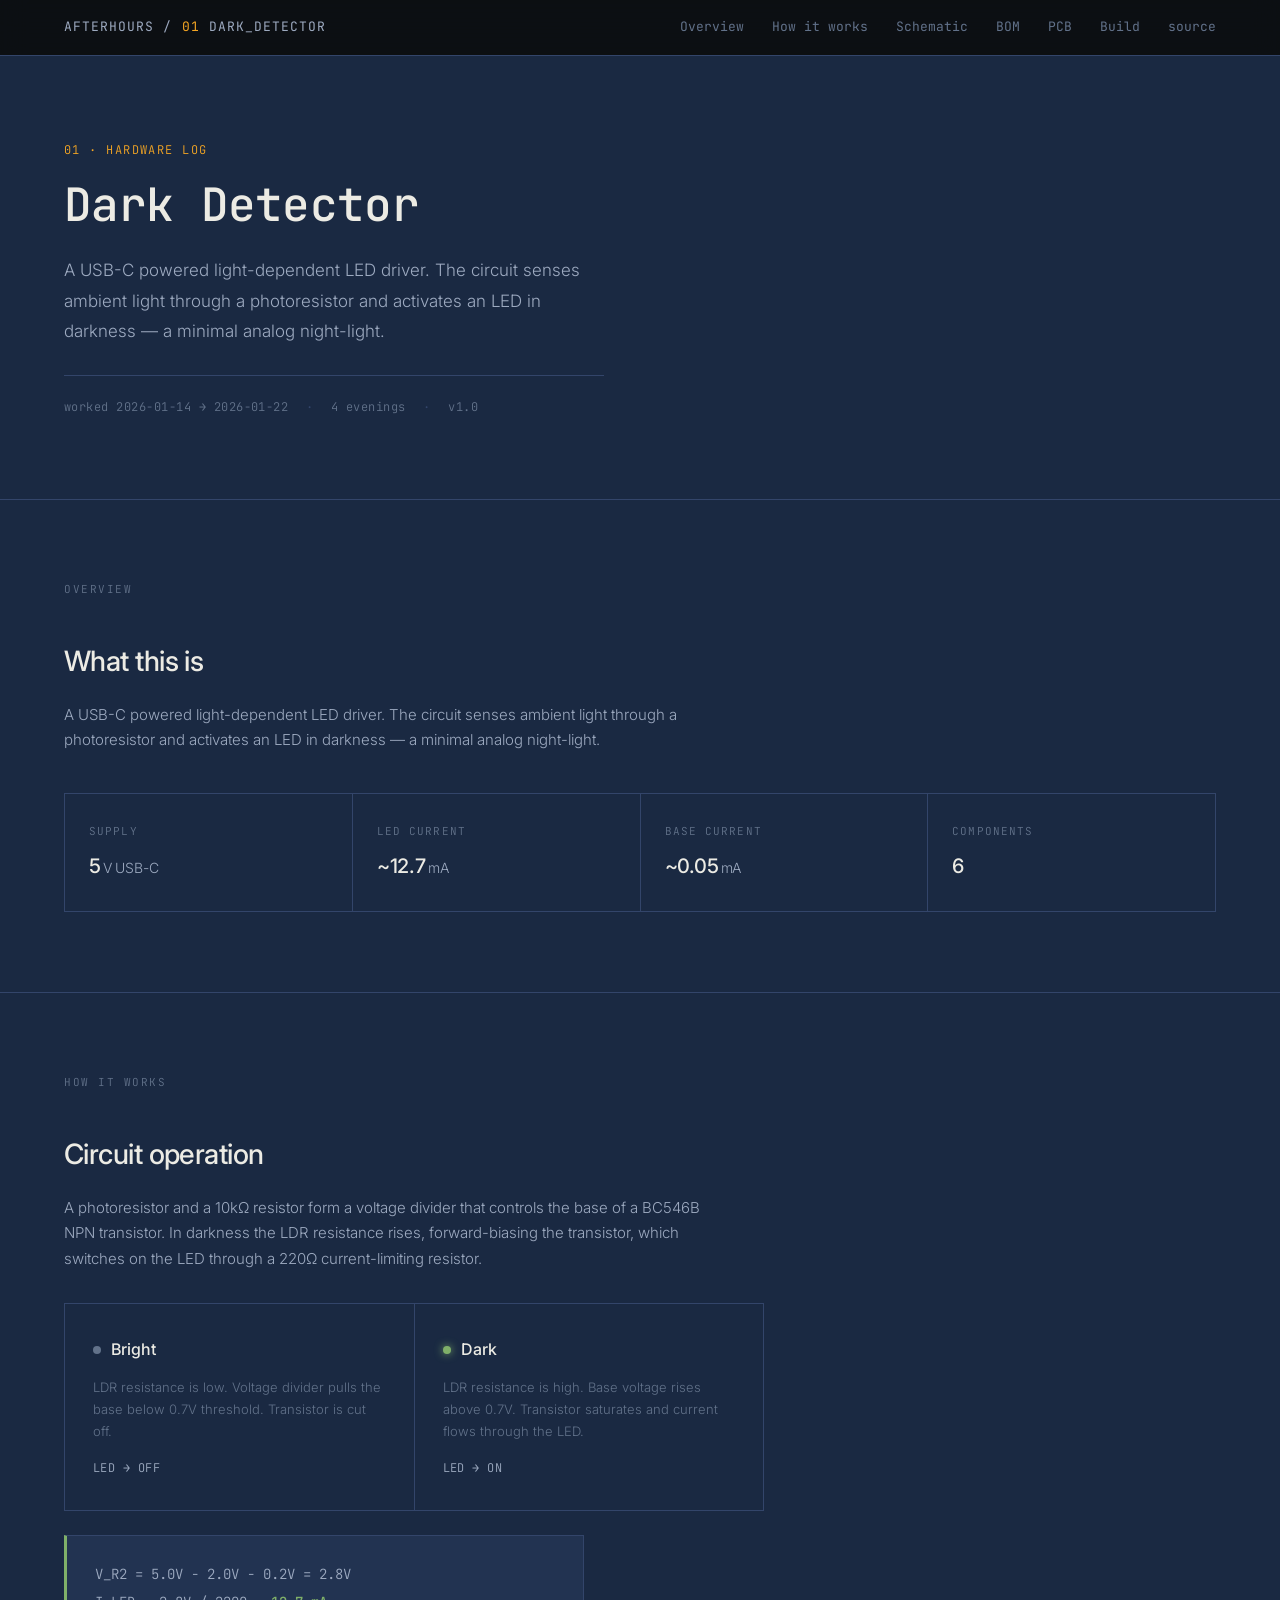
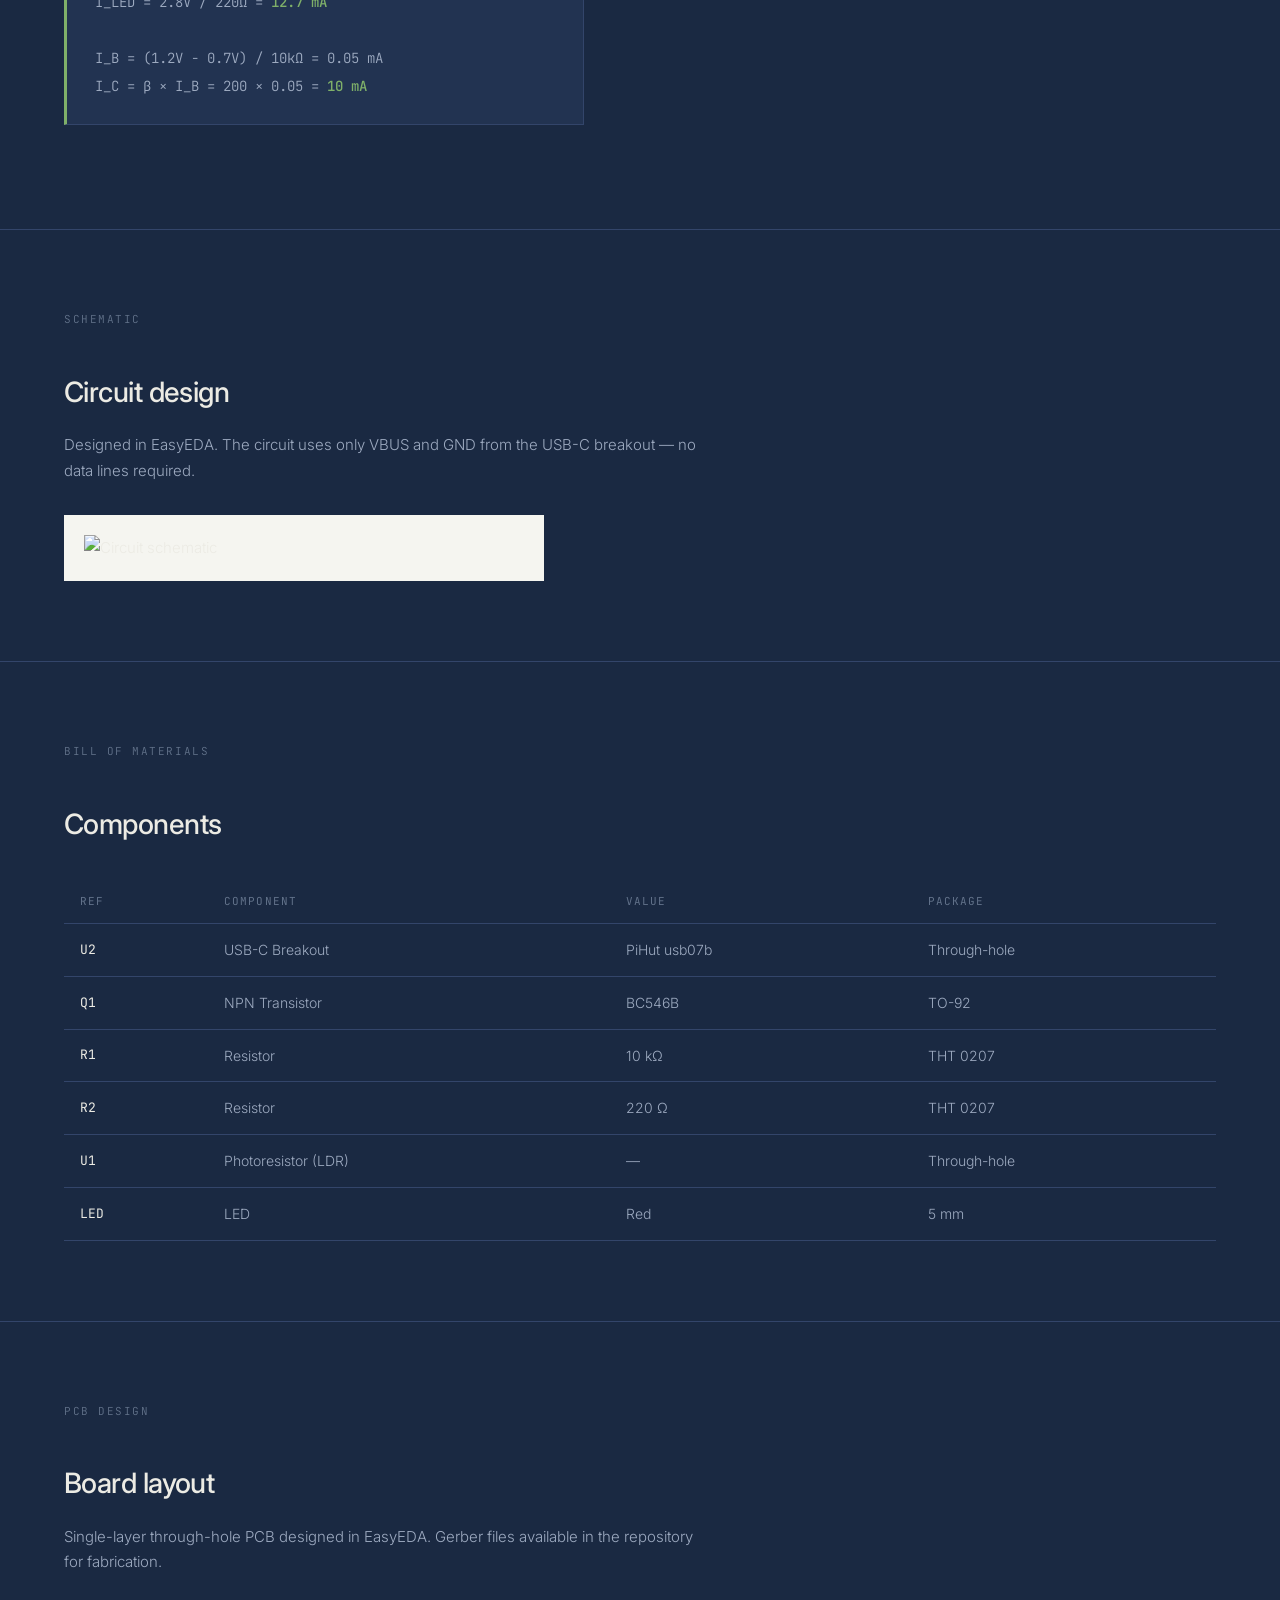
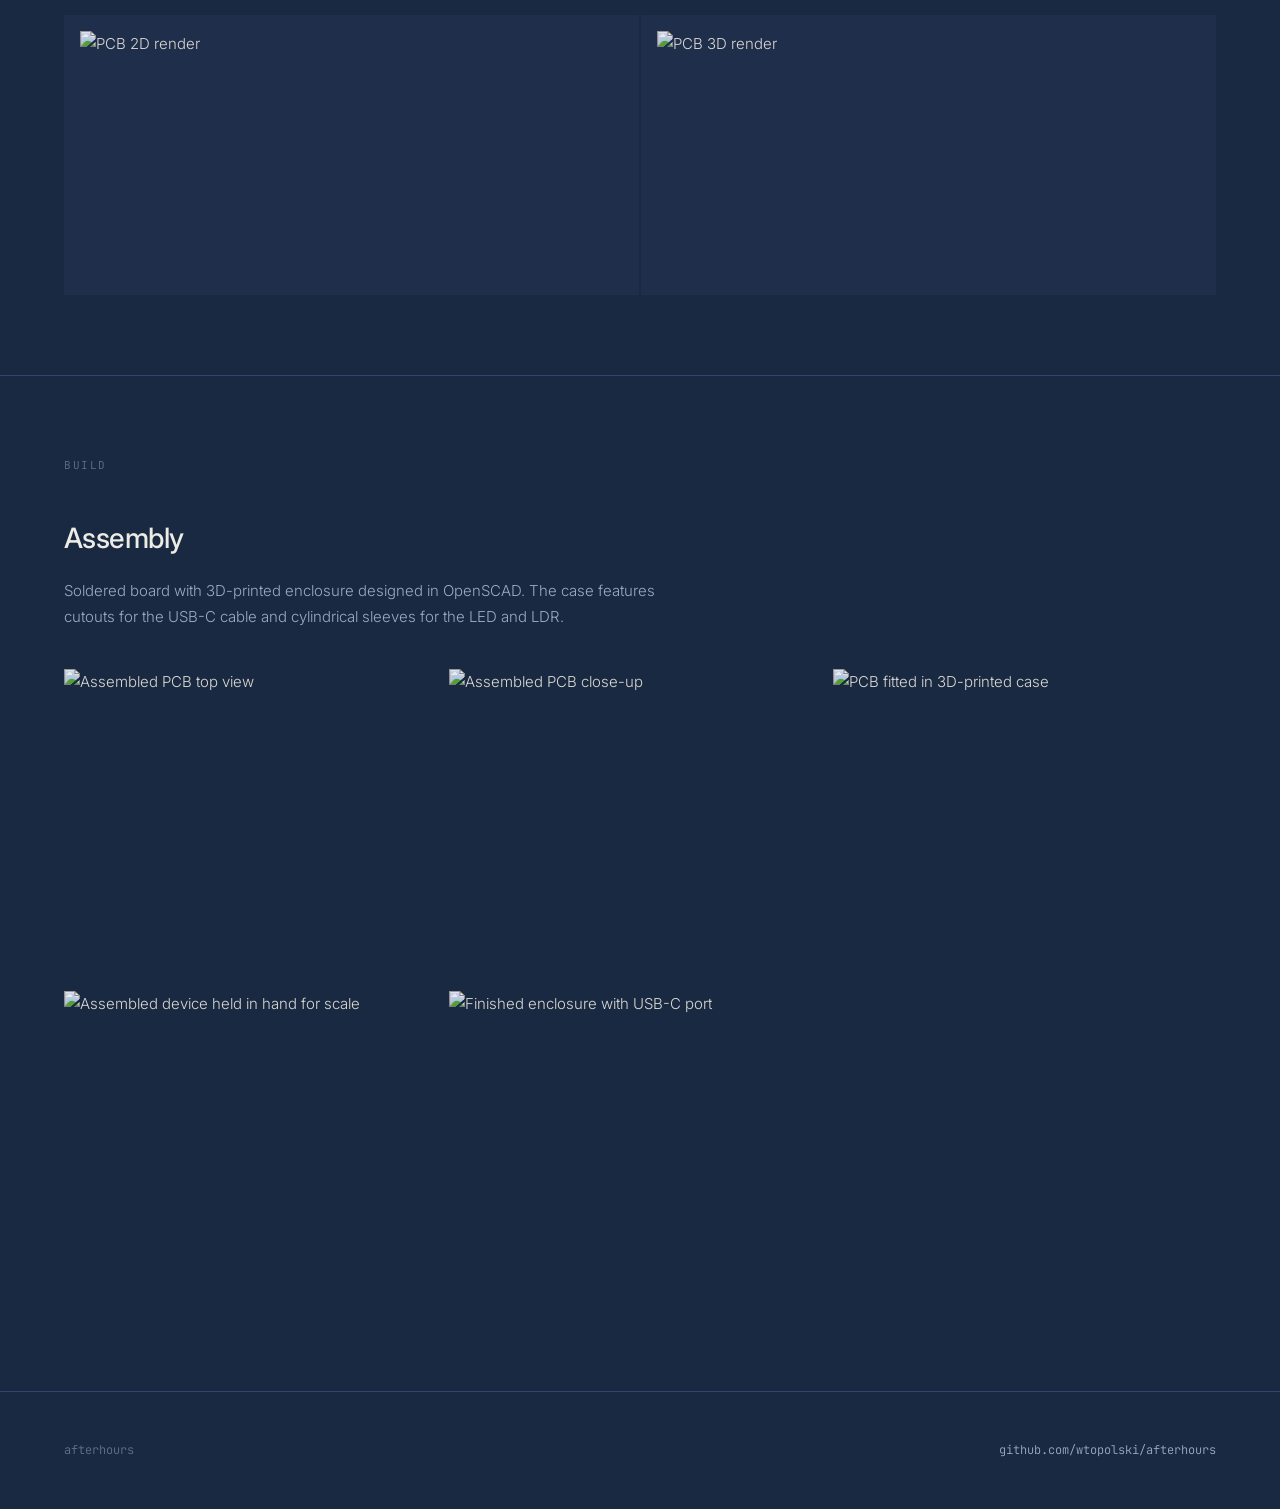
==== commit 51d9a578: "Add project 04 — Custom H-bridge; revert timestamp markers to project numbers - Scaffold docs/04_cus" ====
--- a/docs/01_dark_detector/index.html
+++ b/docs/01_dark_detector/index.html
@@ -9,7 +9,7 @@
 <body class="workbench">
 
   <nav>
-    <div class="brand"><a href="../">afterhours</a> / <span>22:47</span> dark_detector</div>
+    <div class="brand"><a href="../">afterhours</a> / <span>01</span> dark_detector</div>
     <ul>
       <li><a href="#overview">Overview</a></li>
       <li><a href="#how-it-works">How it works</a></li>
@@ -23,7 +23,7 @@
 
   <!-- HERO -->
   <header class="hero">
-    <div class="tag">22:47 &middot; hardware log</div>
+    <div class="tag">01 &middot; hardware log</div>
     <h1>Dark Detector</h1>
     <p>A USB-C powered light-dependent LED driver. The circuit senses ambient light through a photoresistor and activates an LED in darkness &mdash; a minimal analog night-light.</p>
     <div class="log-line">worked 2026-01-14 &rarr; 2026-01-22 <span class="dot">&middot;</span> 4 evenings <span class="dot">&middot;</span> v1.0</div>
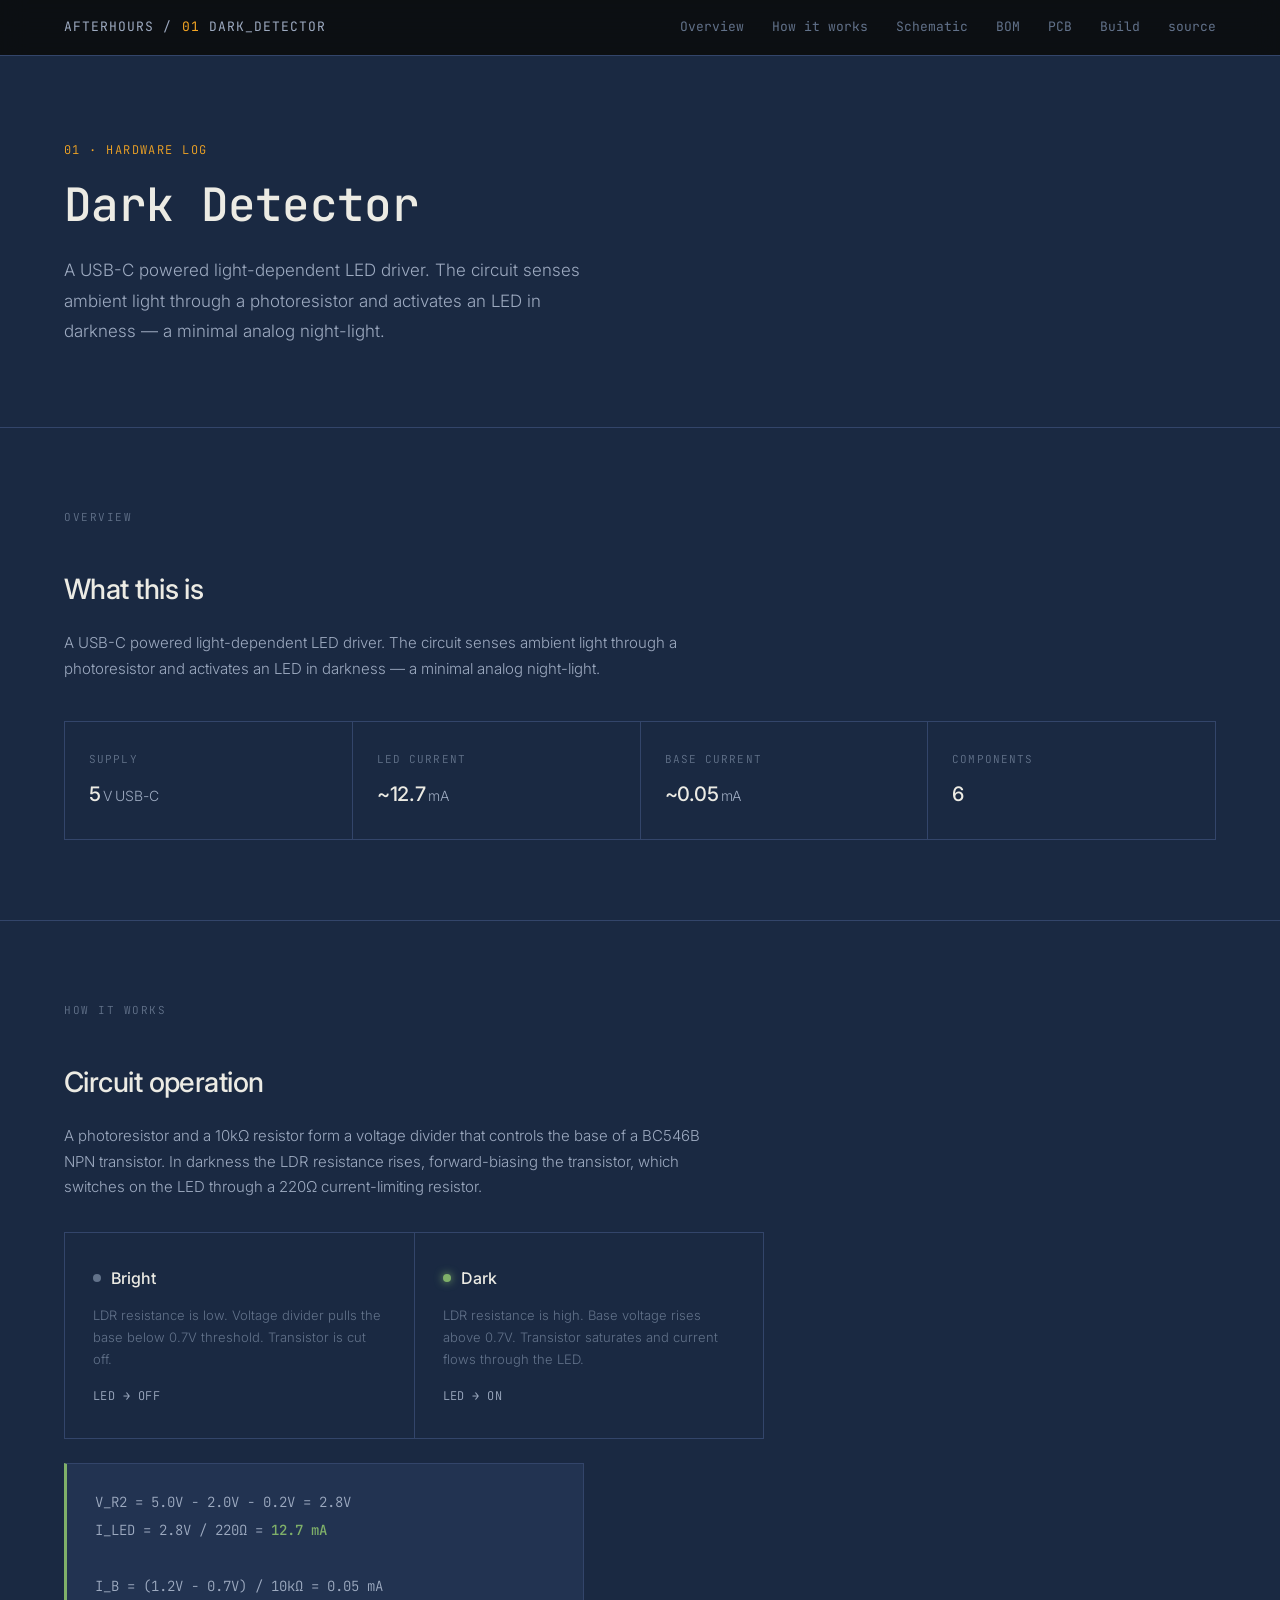
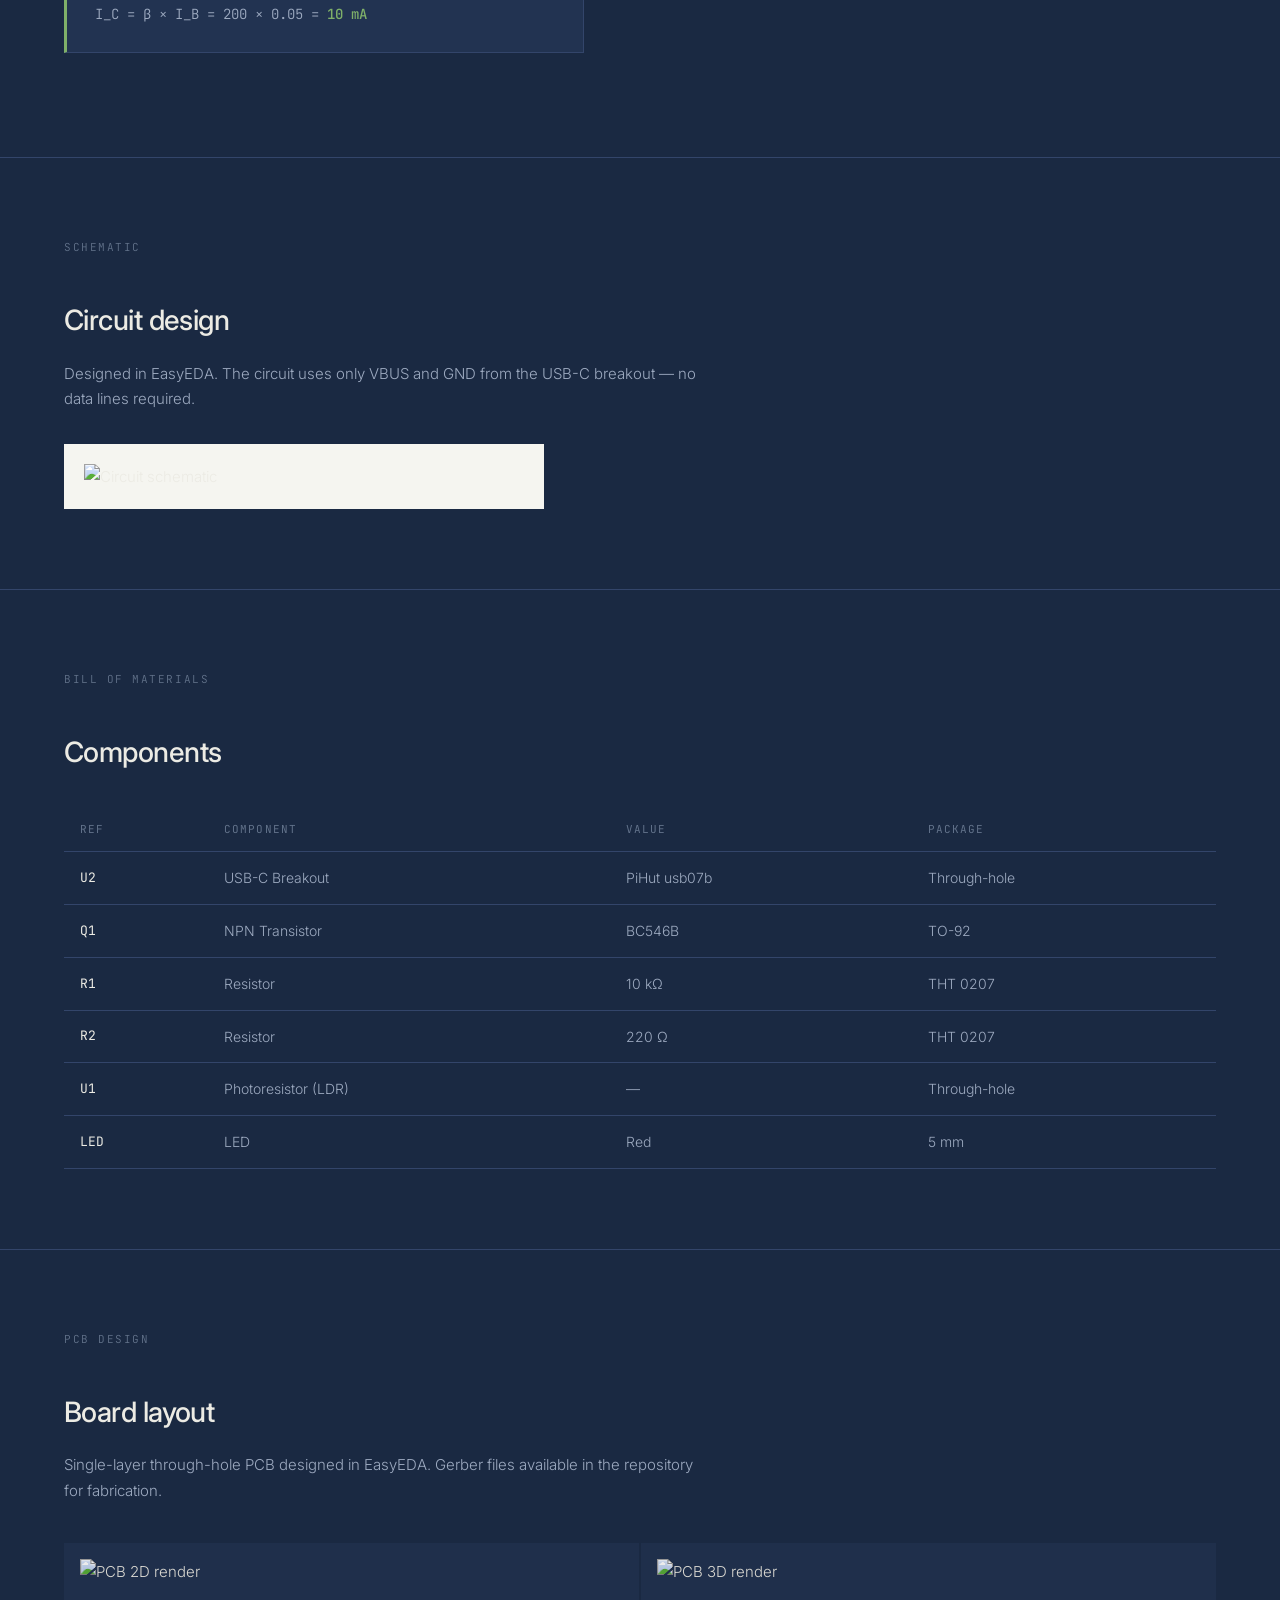
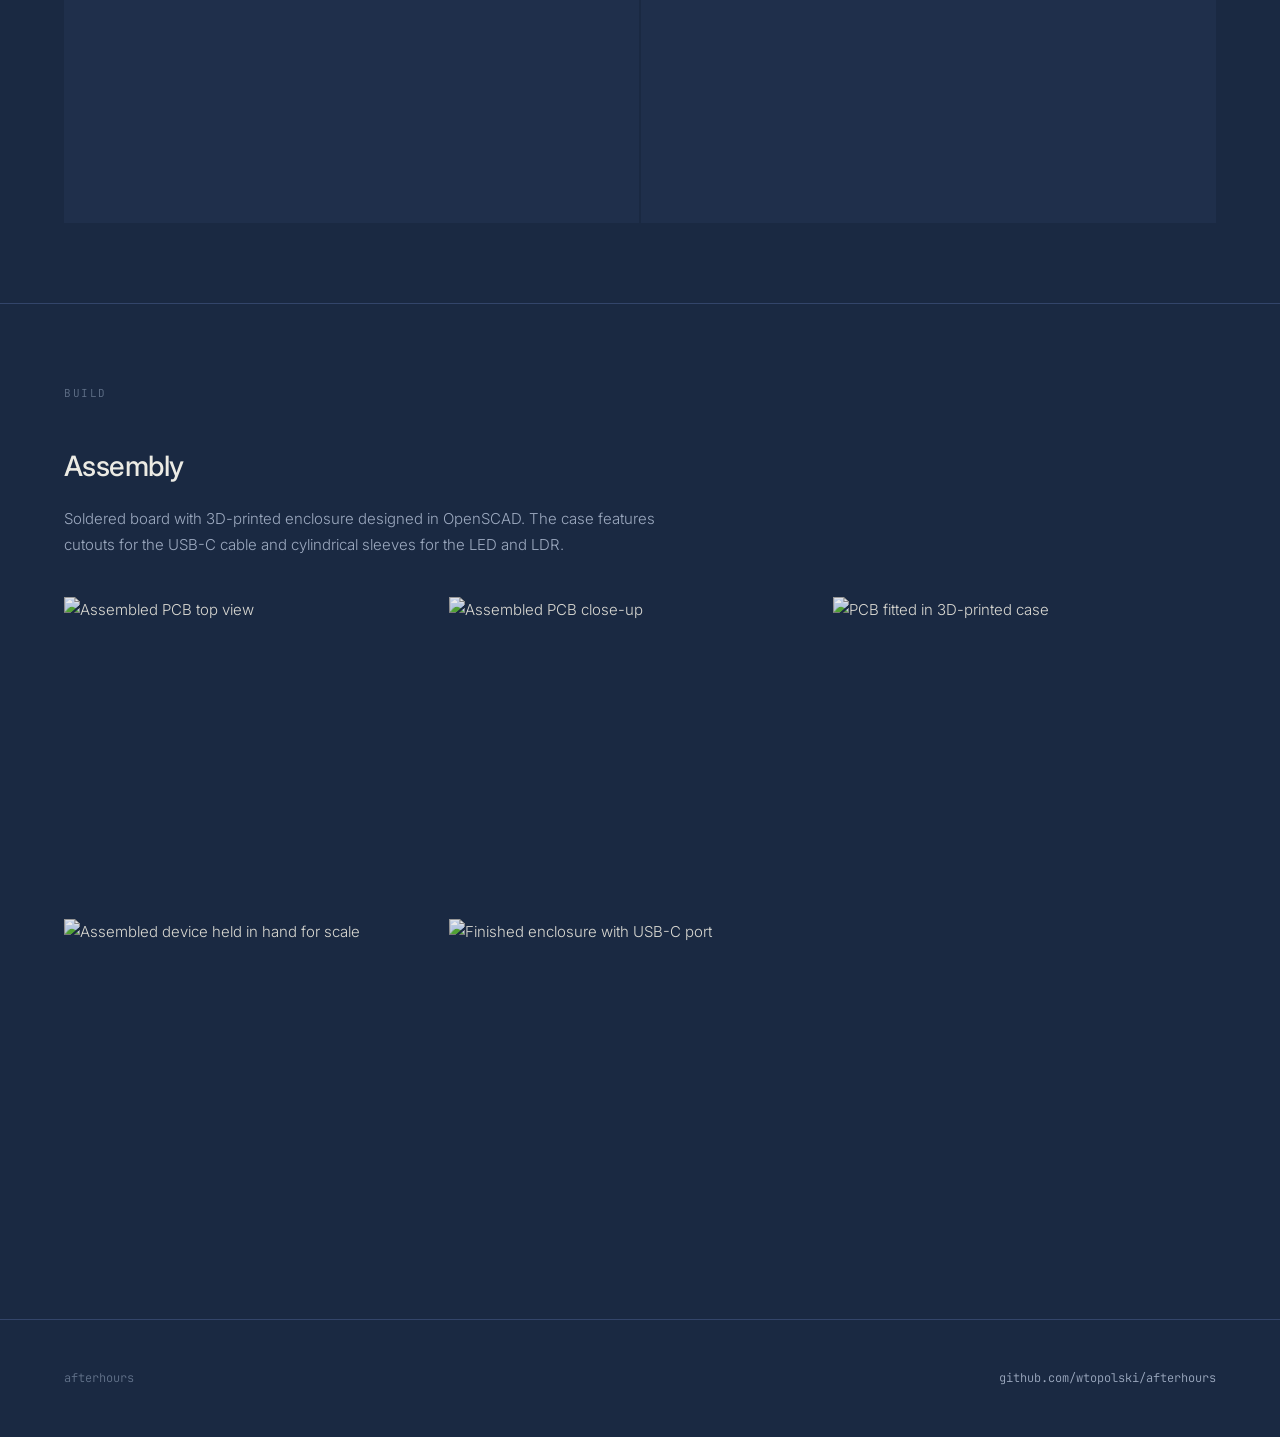
==== commit 51be2463: "Remove hero log-line from project pages Co-Authored-By: Claude Opus 4.7 (1M context) <noreply@anthro" ====
--- a/docs/01_dark_detector/index.html
+++ b/docs/01_dark_detector/index.html
@@ -26,7 +26,6 @@
     <div class="tag">01 &middot; hardware log</div>
     <h1>Dark Detector</h1>
     <p>A USB-C powered light-dependent LED driver. The circuit senses ambient light through a photoresistor and activates an LED in darkness &mdash; a minimal analog night-light.</p>
-    <div class="log-line">worked 2026-01-14 &rarr; 2026-01-22 <span class="dot">&middot;</span> 4 evenings <span class="dot">&middot;</span> v1.0</div>
   </header>
 
   <!-- OVERVIEW -->
--- a/docs/style.css
+++ b/docs/style.css
@@ -449,6 +449,31 @@
   gap: 16px;
 }
 
+/* ---- VIDEO EMBEDS ---- */
+
+.video-grid {
+  display: grid;
+  grid-template-columns: repeat(auto-fit, minmax(320px, 1fr));
+  gap: 24px;
+  margin-top: 40px;
+}
+
+.video-embed {
+  position: relative;
+  padding-top: 56.25%;
+  background: var(--bg-elevated);
+  border: 1px solid var(--border);
+}
+
+.video-embed iframe {
+  position: absolute;
+  top: 0;
+  left: 0;
+  width: 100%;
+  height: 100%;
+  border: 0;
+}
+
 /* ---- CODE BLOCK ---- */
 
 pre {
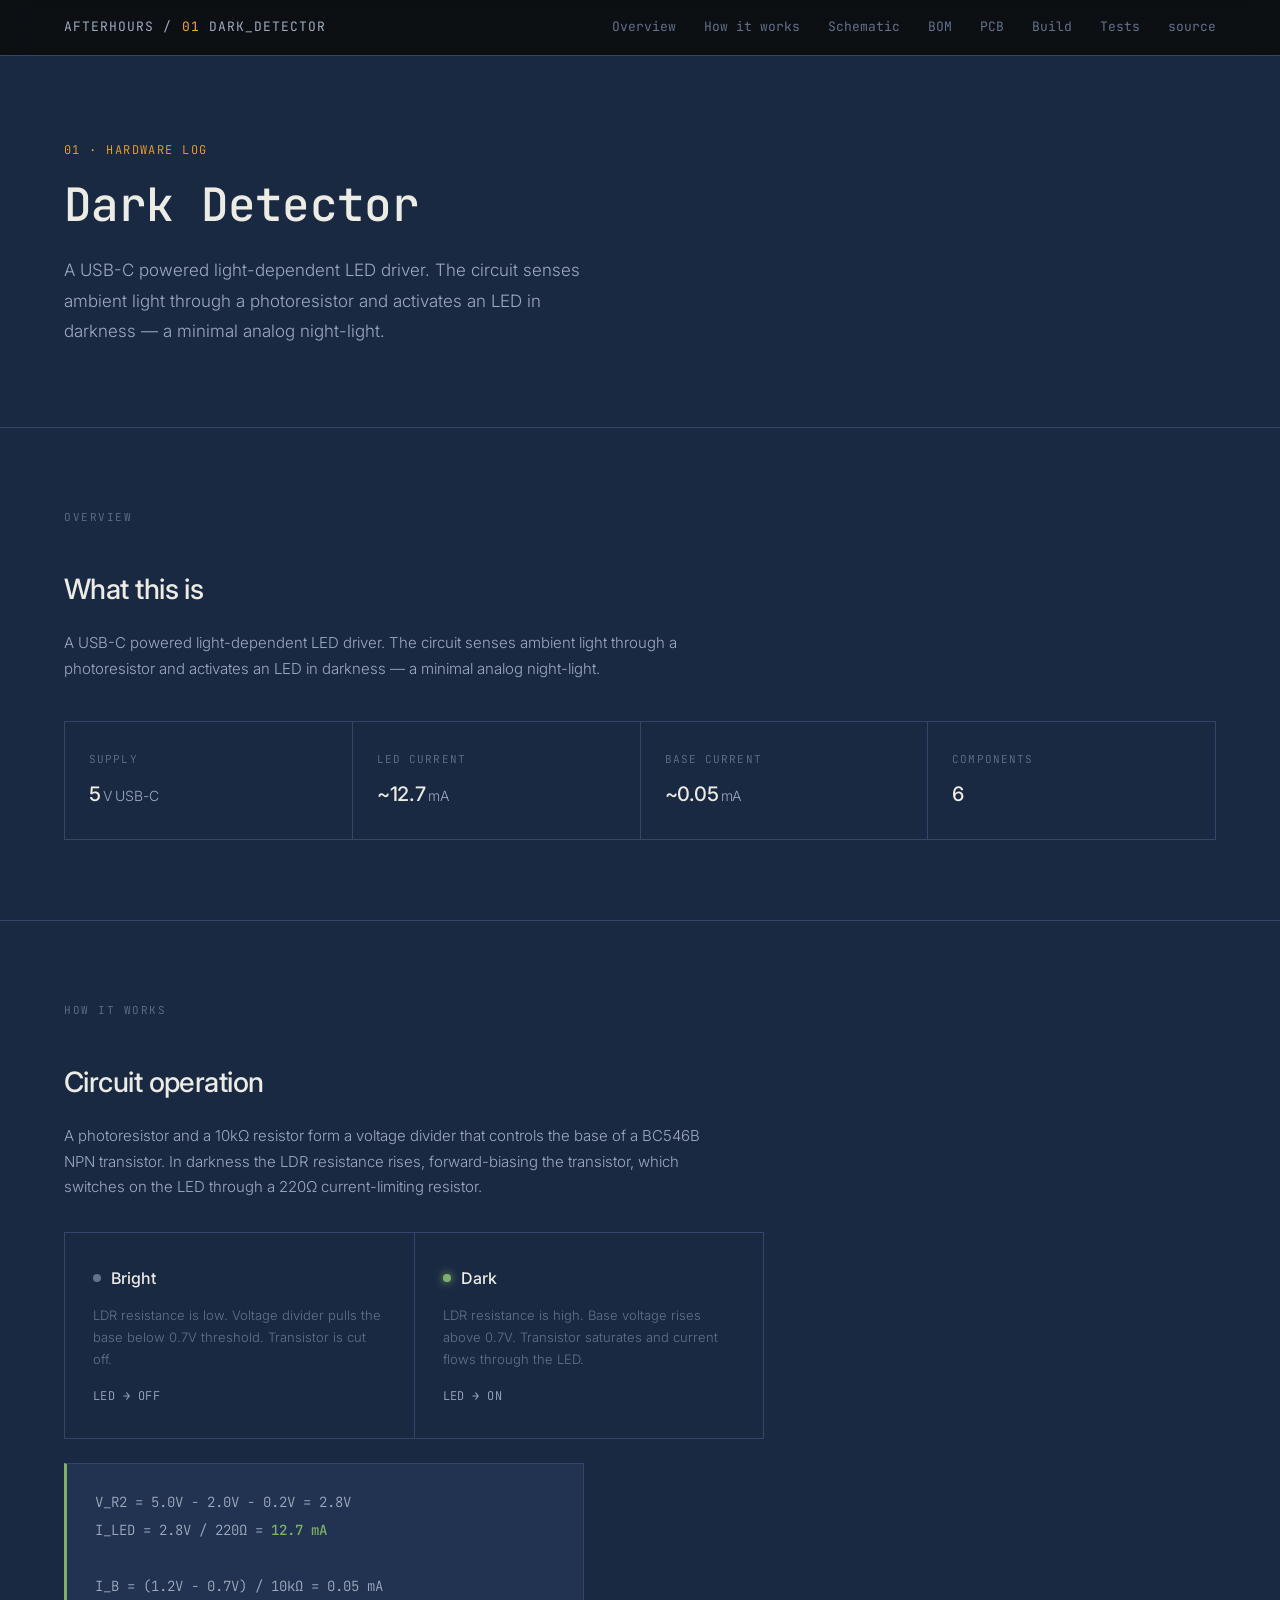
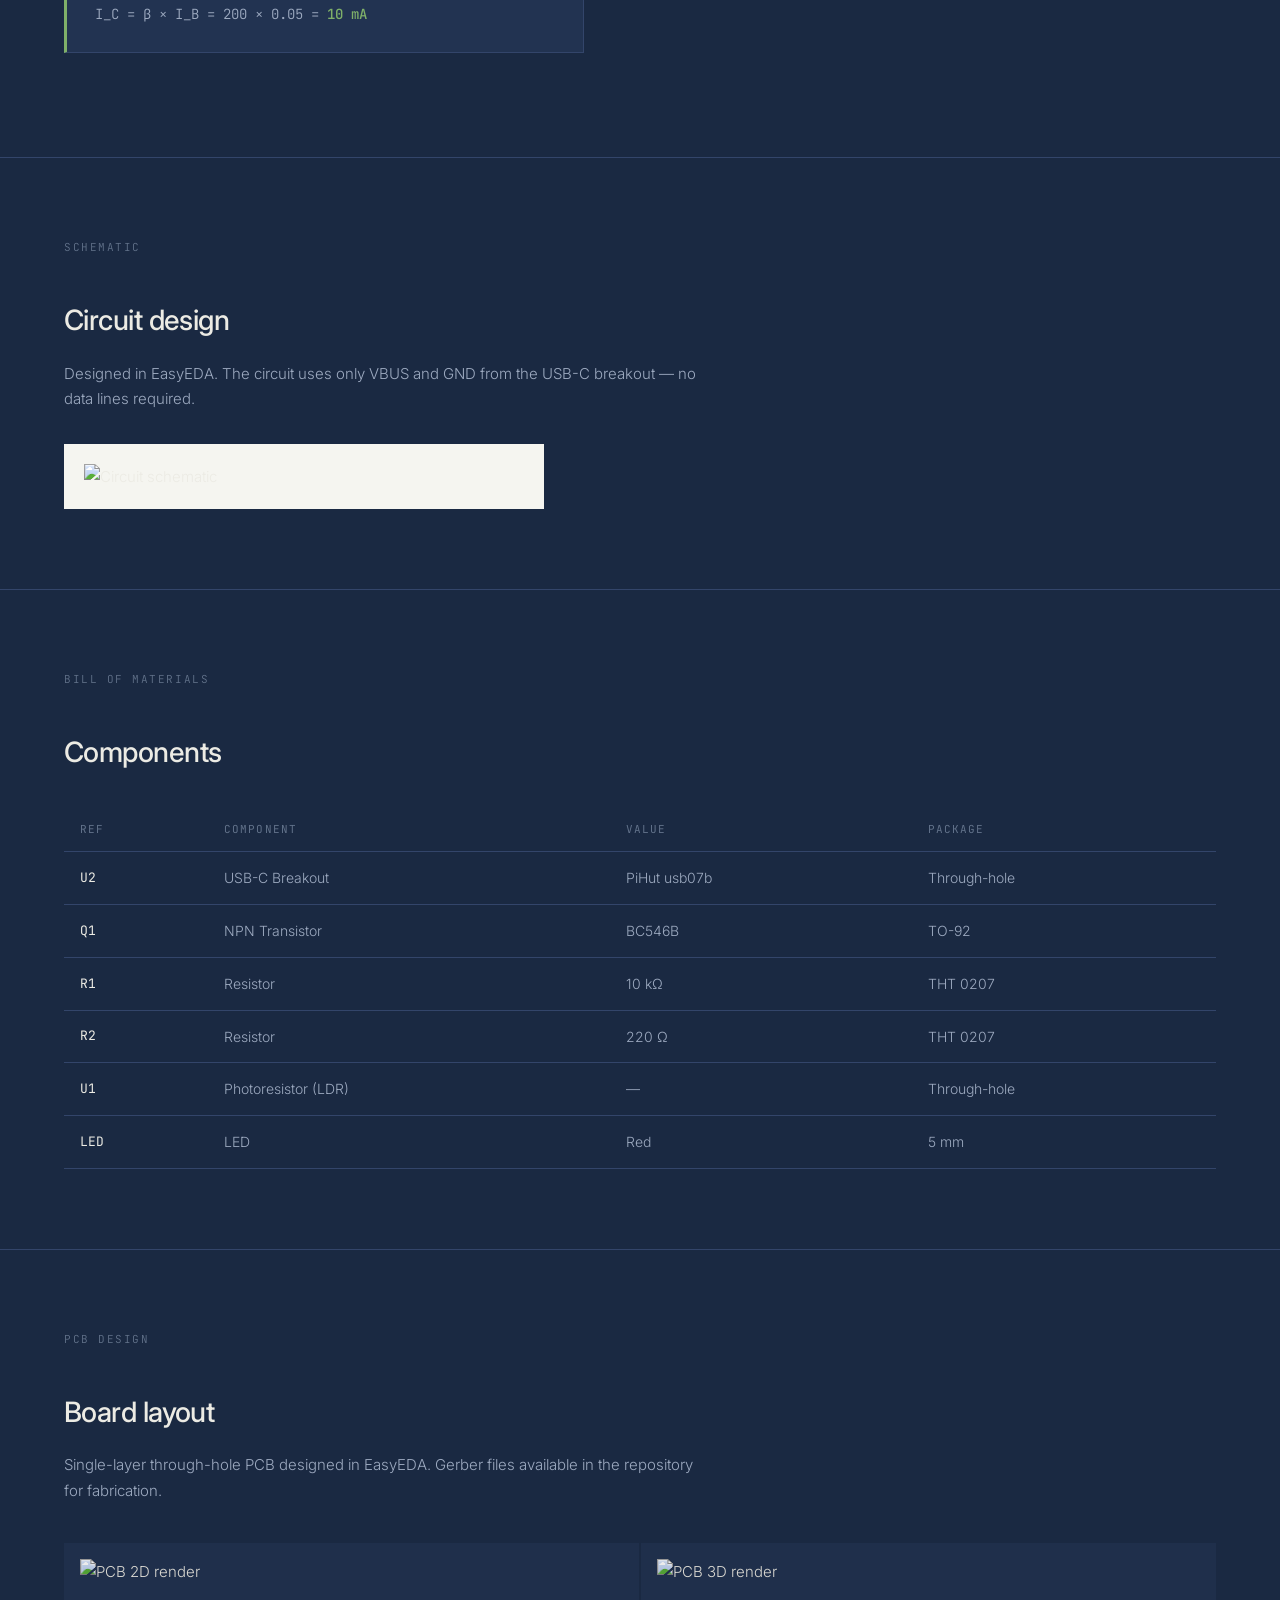
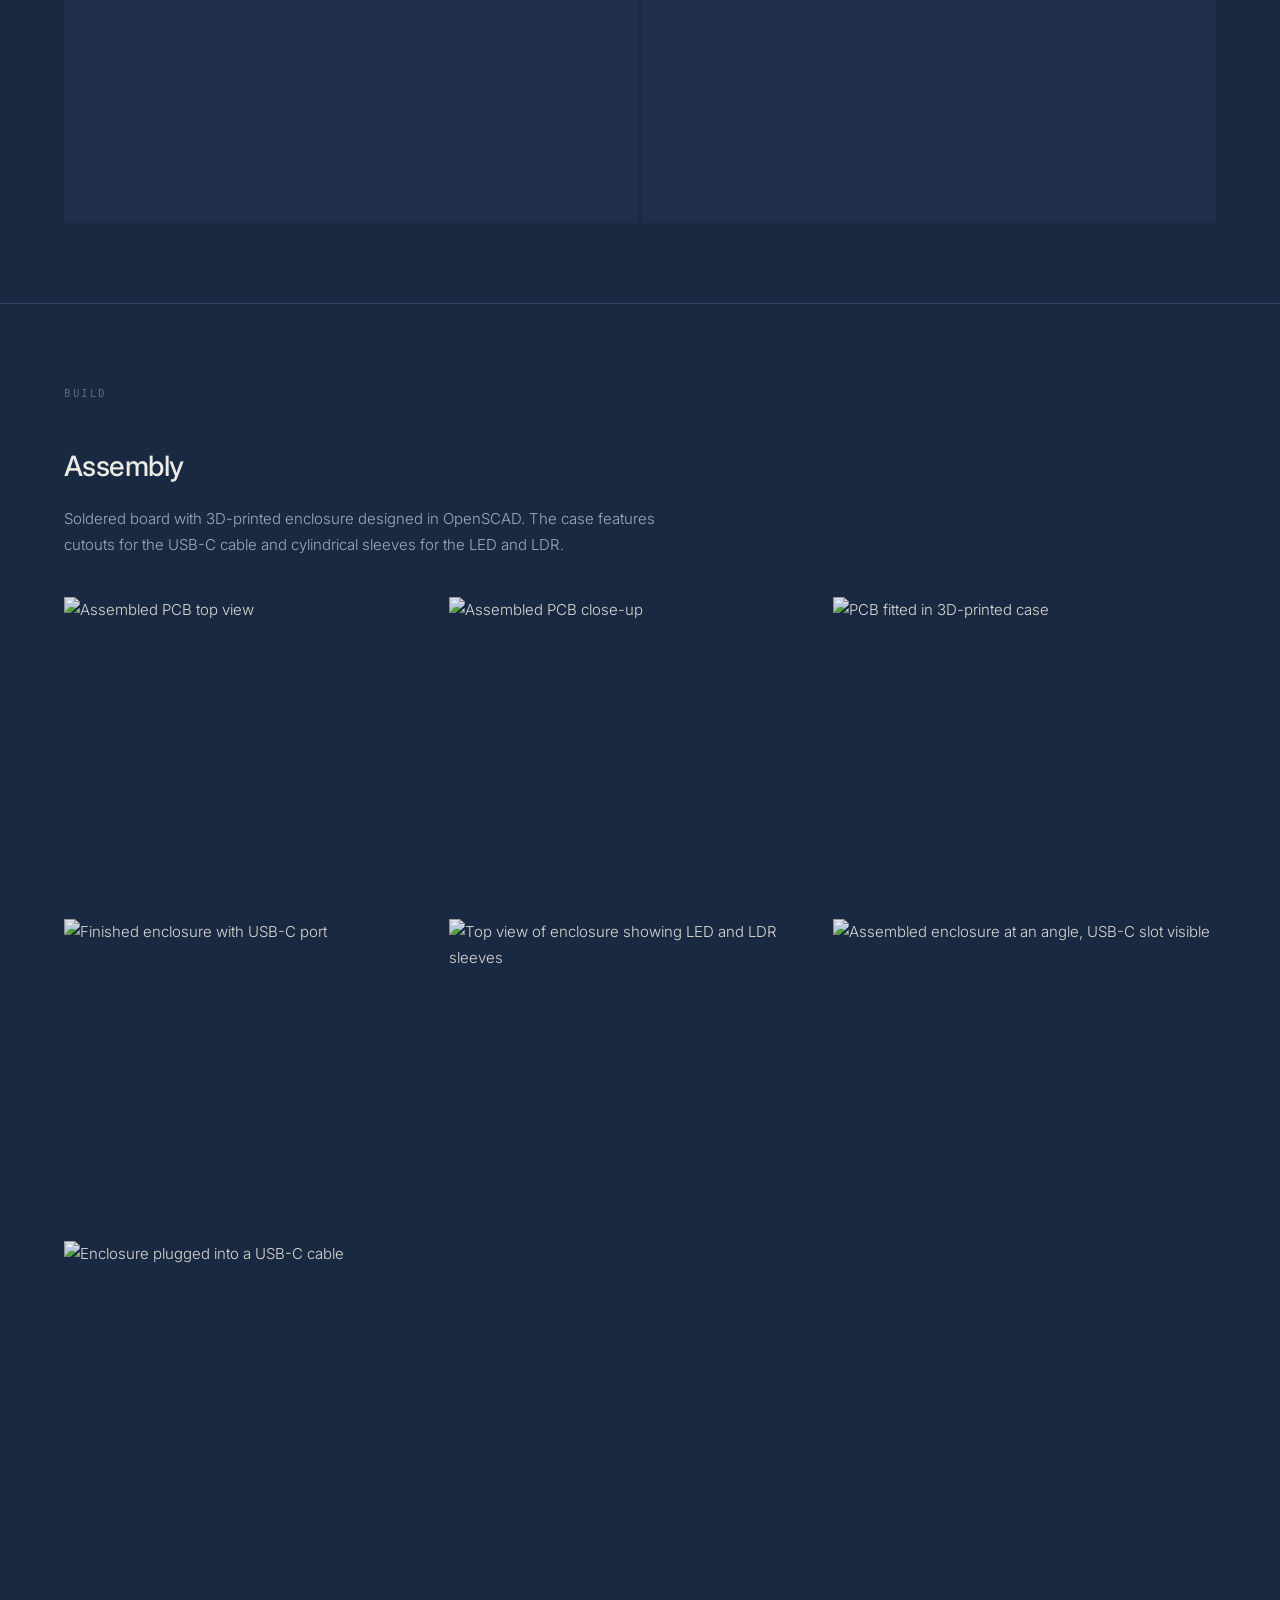
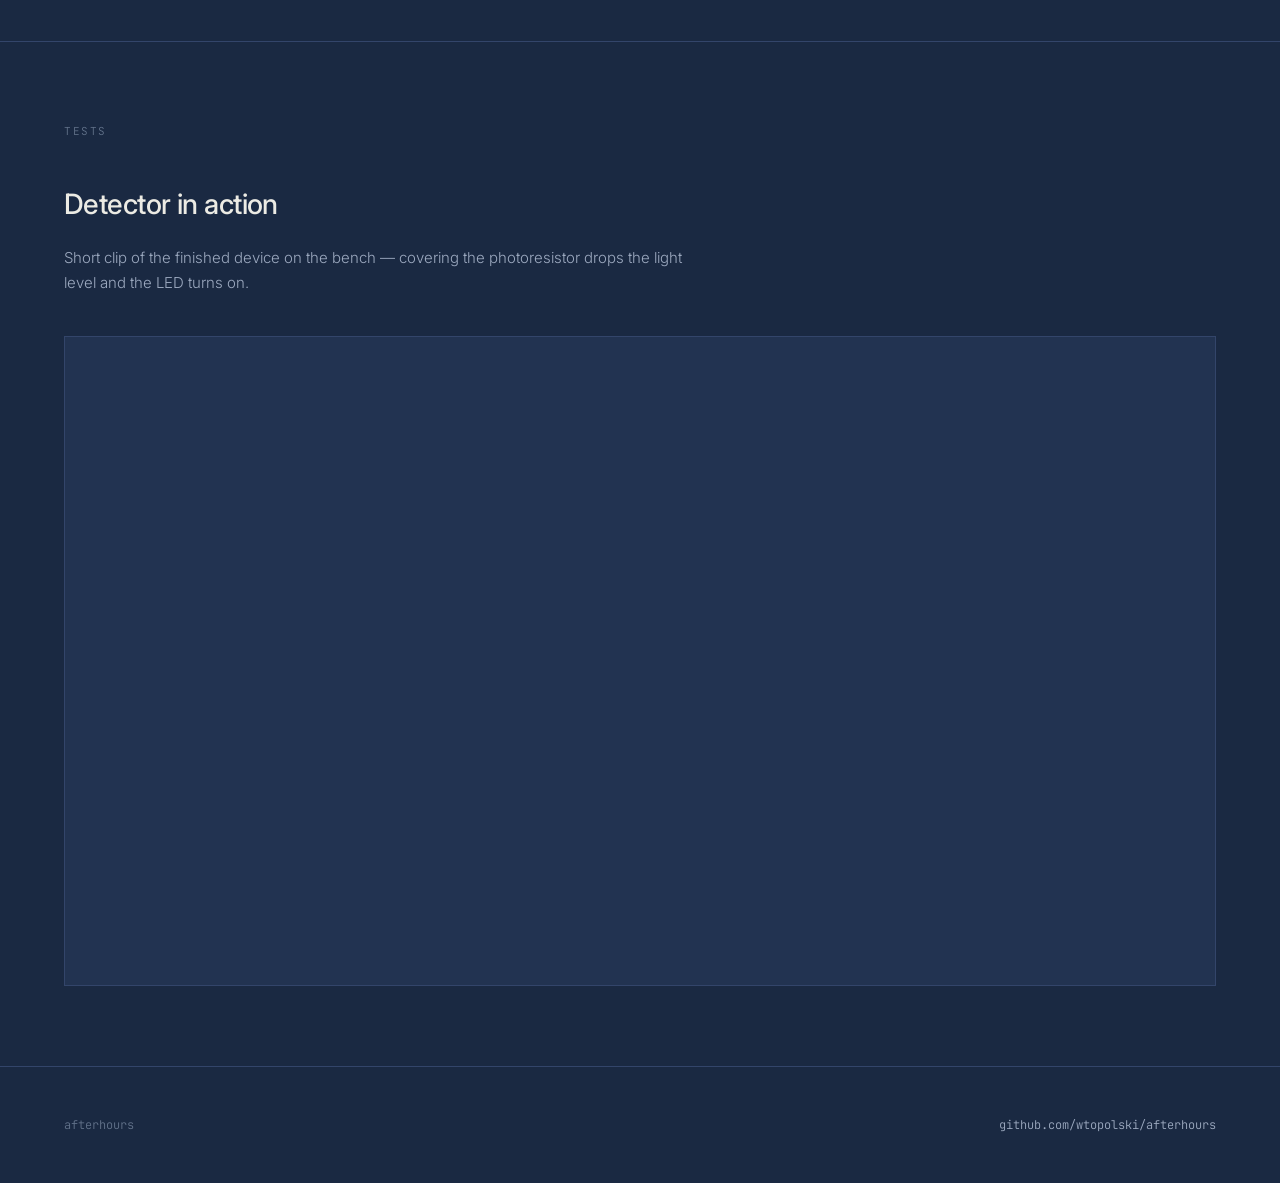
==== commit 8dbd50ee: "Refresh project 01 gallery with new case photos and add Tests section Swap out three older dark_dete" ====
--- a/docs/01_dark_detector/index.html
+++ b/docs/01_dark_detector/index.html
@@ -17,6 +17,7 @@
       <li><a href="#bom">BOM</a></li>
       <li><a href="#pcb">PCB</a></li>
       <li><a href="#build">Build</a></li>
+      <li><a href="#tests">Tests</a></li>
       <li><a href="https://github.com/wtopolski/afterhours/tree/main/01_dark_detector">source</a></li>
     </ul>
   </nav>
@@ -169,8 +170,23 @@
       <img src="https://raw.githubusercontent.com/wtopolski/afterhours/main/01_dark_detector/photos/pcb-top.jpg" alt="Assembled PCB top view">
       <img src="https://raw.githubusercontent.com/wtopolski/afterhours/main/01_dark_detector/photos/pcb-hero.jpg" alt="Assembled PCB close-up">
       <img src="https://raw.githubusercontent.com/wtopolski/afterhours/main/01_dark_detector/photos/case-fitted.jpg" alt="PCB fitted in 3D-printed case">
-      <img src="https://raw.githubusercontent.com/wtopolski/afterhours/main/01_dark_detector/photos/case-in-hand.jpg" alt="Assembled device held in hand for scale">
       <img src="https://raw.githubusercontent.com/wtopolski/afterhours/main/01_dark_detector/photos/case-closed.jpg" alt="Finished enclosure with USB-C port">
+      <img src="https://raw.githubusercontent.com/wtopolski/afterhours/main/01_dark_detector/photos/case-top.jpg" alt="Top view of enclosure showing LED and LDR sleeves">
+      <img src="https://raw.githubusercontent.com/wtopolski/afterhours/main/01_dark_detector/photos/case-angle.jpg" alt="Assembled enclosure at an angle, USB-C slot visible">
+      <img src="https://raw.githubusercontent.com/wtopolski/afterhours/main/01_dark_detector/photos/case-usbc.jpg" alt="Enclosure plugged into a USB-C cable">
+    </div>
+  </section>
+
+  <!-- TESTS -->
+  <section id="tests">
+    <div class="section-label">Tests</div>
+    <h2>Detector in action</h2>
+    <p>Short clip of the finished device on the bench &mdash; covering the photoresistor drops the light level and the LED turns on.</p>
+
+    <div class="video-grid">
+      <div class="video-embed">
+        <iframe src="https://www.youtube-nocookie.com/embed/IBYoFseRq-Y" title="Dark detector test" allow="accelerometer; autoplay; clipboard-write; encrypted-media; gyroscope; picture-in-picture" allowfullscreen></iframe>
+      </div>
     </div>
   </section>
 
